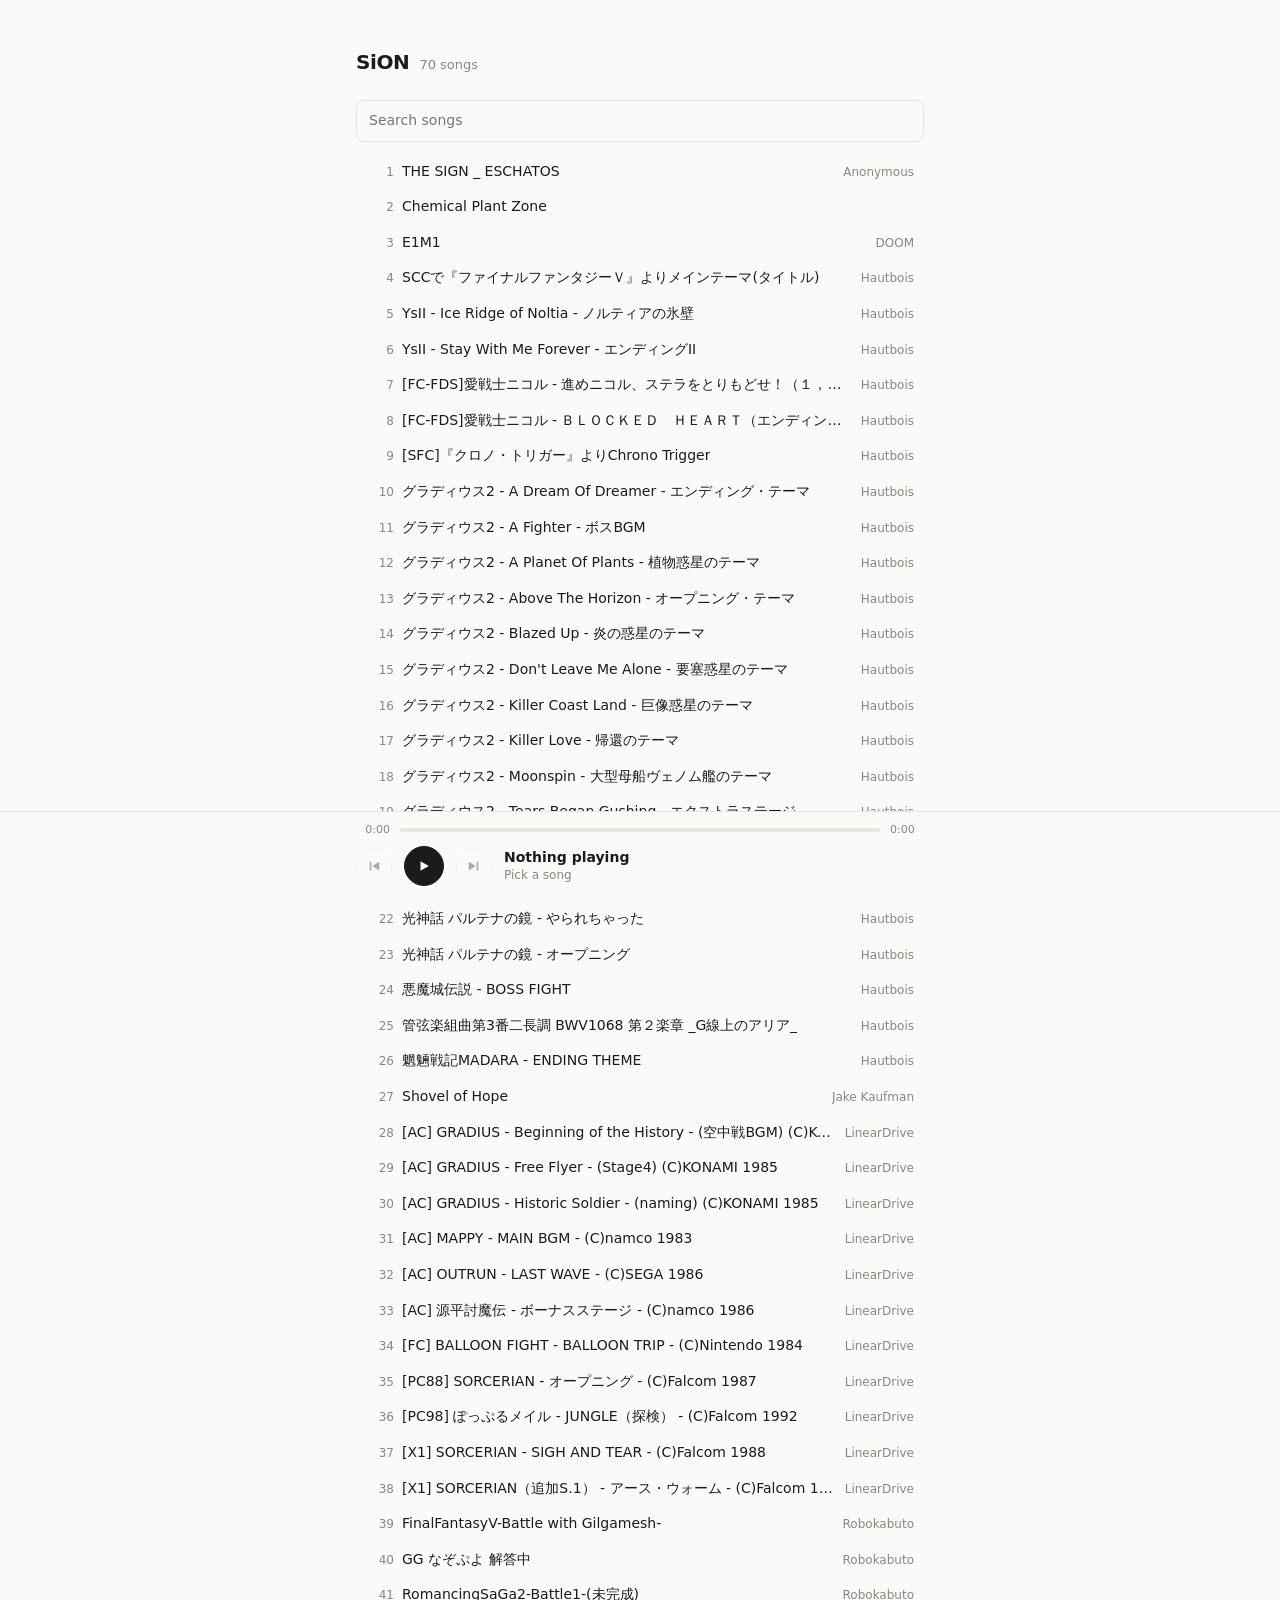
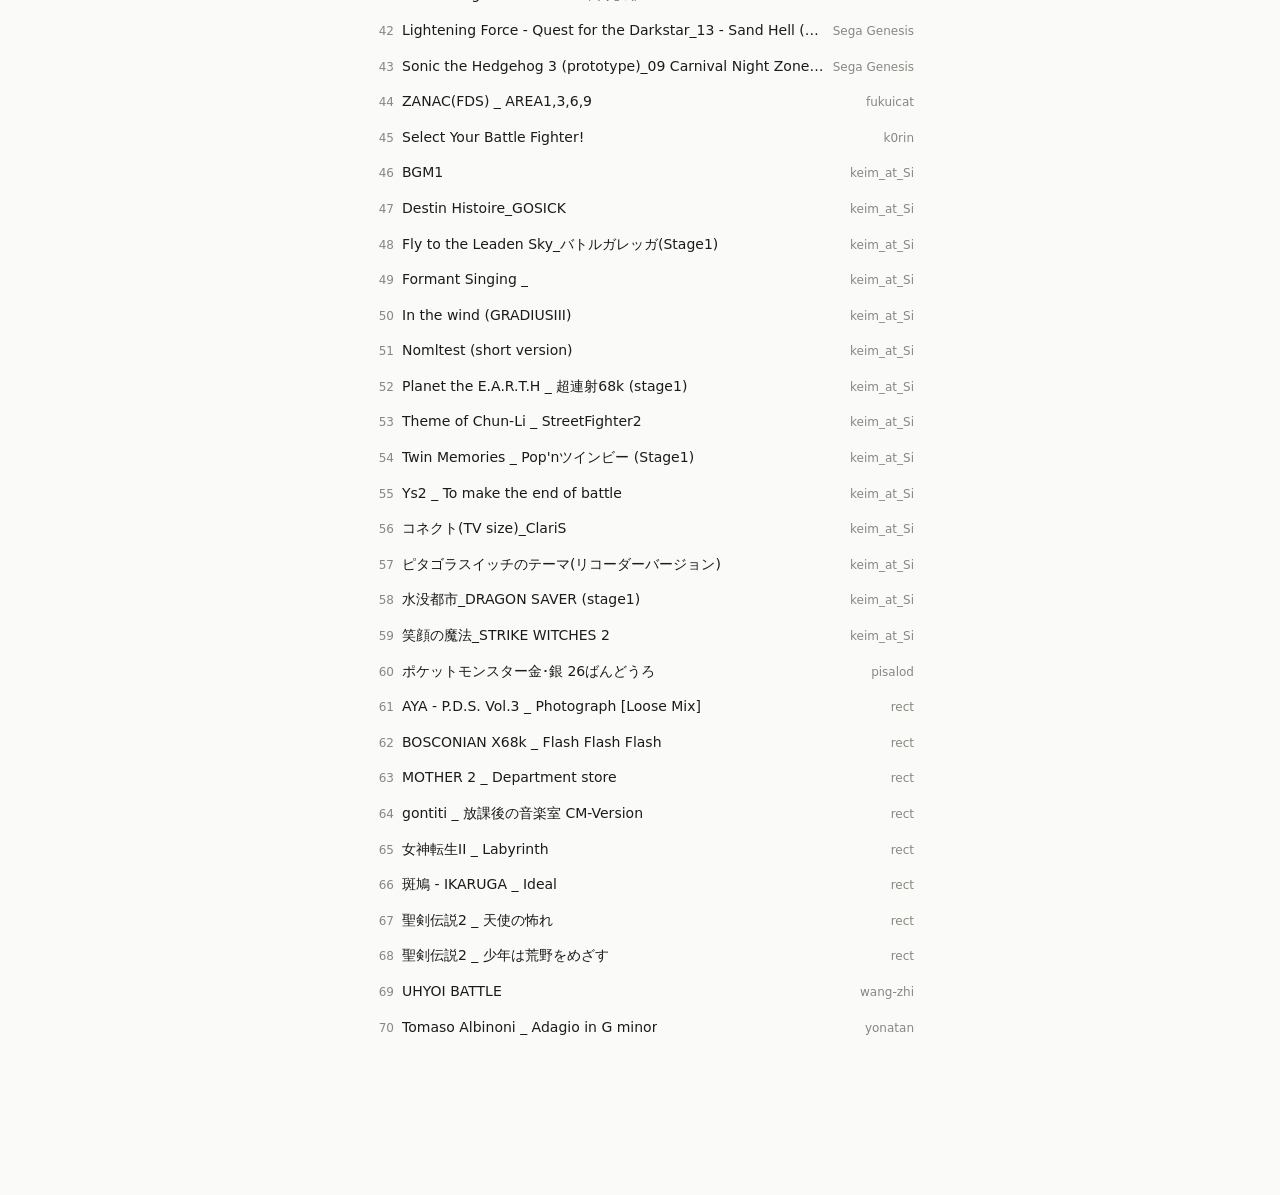
==== sion-player/web-sion-player/index.html @ 9747f1f0 "Add web player, seeking to main lib" ====
<!doctype html>
<!-- SiON player for the browser. Serve this folder over HTTP (e.g. `python3 -m http.server`), then open it.
     Needs sion.js, sion.wasm, worklet.js, length.js, songs.json and songs/ next to it. -->
<html lang="en">
<head>
<meta charset="utf-8">
<meta name="viewport" content="width=device-width, initial-scale=1">
<title>SiON Player</title>
<style>
  :root {
    --bg: #fafaf9; --fg: #1c1b1a; --muted: #8a8780; --line: #e8e6e1; --hover: #f1f0ec;
    --accent: #e0562b; --accent-soft: #fbe9e2;
    color-scheme: light dark;
  }
  @media (prefers-color-scheme: dark) {
    :root { --bg: #151514; --fg: #ecebe8; --muted: #7d7a74; --line: #262624; --hover: #1d1d1b;
            --accent: #ff7a4d; --accent-soft: #2b1d17; }
  }
  * { box-sizing: border-box; }
  html, body { margin: 0; background: var(--bg); color: var(--fg); }
  body { font: 14px/1.4 ui-sans-serif, system-ui, -apple-system, "Segoe UI", sans-serif; }
  main { max-width: 600px; margin: 0 auto; padding: 48px 16px 150px; }

  header { display: flex; align-items: baseline; gap: 10px; margin-bottom: 24px; }
  h1 { font-size: 20px; font-weight: 650; letter-spacing: -0.02em; margin: 0; }
  header span { color: var(--muted); font-size: 13px; }

  input[type=search] {
    width: 100%; padding: 10px 12px; margin-bottom: 12px; font: inherit; color: inherit;
    background: transparent; border: 1px solid var(--line); border-radius: 8px; outline: none;
  }
  input[type=search]:focus { border-color: var(--muted); }

  ol { list-style: none; margin: 0; padding: 0; }
  li {
    display: grid; grid-template-columns: 28px 1fr; gap: 8px; align-items: baseline;
    padding: 8px 10px; border-radius: 8px; cursor: pointer; user-select: none;
  }
  li[hidden] { display: none; }
  li:hover { background: var(--hover); }
  li .n { color: var(--muted); font-size: 12px; font-variant-numeric: tabular-nums; text-align: right; }
  li .t { display: flex; gap: 8px; align-items: baseline; min-width: 0; white-space: nowrap; }
  li .t span { overflow: hidden; text-overflow: ellipsis; }
  li .t .a { flex: none; max-width: 40%; margin-left: auto; color: var(--muted); font-size: 12px; font-weight: 400; }
  li.on { background: var(--accent-soft); }
  li.on .t { color: var(--accent); font-weight: 550; }
  li.on .n { color: transparent; position: relative; }
  li.on .n::after {
    content: ""; position: absolute; right: 2px; top: 50%; width: 10px; height: 10px; margin-top: -5px;
    background: linear-gradient(var(--accent) 0 0) 0 100% / 2px 100%,
                linear-gradient(var(--accent) 0 0) 4px 100% / 2px 60%,
                linear-gradient(var(--accent) 0 0) 8px 100% / 2px 80%;
    background-repeat: no-repeat;
  }
  body.playing li.on .n::after { animation: eq 0.9s steps(3) infinite; }
  @keyframes eq { 50% { background-size: 2px 40%, 2px 100%, 2px 30%; } }
  .empty { color: var(--muted); padding: 24px 10px; }

  footer {
    position: fixed; left: 0; right: 0; bottom: 0; background: var(--bg); border-top: 1px solid var(--line);
  }
  footer div.bar { max-width: 600px; margin: 0 auto; padding: 10px 16px 14px; }
  footer div.row { display: flex; align-items: center; gap: 12px; }
  footer div.seek { display: flex; align-items: center; gap: 10px; margin-bottom: 8px; }
  footer .now { flex: 1; min-width: 0; }
  footer .now .t { white-space: nowrap; overflow: hidden; text-overflow: ellipsis; font-weight: 550; }
  footer .now .a { color: var(--muted); font-size: 12px; white-space: nowrap; overflow: hidden; text-overflow: ellipsis; }
  footer time { color: var(--muted); font-size: 11px; font-variant-numeric: tabular-nums; min-width: 34px; }
  footer time#pos { text-align: right; }

  input[type=range] {
    --p: 0%; flex: 1; height: 16px; margin: 0; background: transparent; cursor: pointer; -webkit-appearance: none; appearance: none;
  }
  input[type=range]:disabled { cursor: default; }
  input[type=range]::-webkit-slider-runnable-track {
    height: 4px; border-radius: 2px; background: linear-gradient(var(--accent) 0 0) 0 / var(--p) 100% no-repeat, var(--line);
  }
  input[type=range]::-moz-range-track { height: 4px; border-radius: 2px; background: var(--line); }
  input[type=range]::-moz-range-progress { height: 4px; border-radius: 2px; background: var(--accent); }
  input[type=range]::-webkit-slider-thumb {
    -webkit-appearance: none; width: 12px; height: 12px; margin-top: -4px; border: 0; border-radius: 50%;
    background: var(--accent); transform: scale(0); transition: transform 0.12s;
  }
  input[type=range]::-moz-range-thumb {
    width: 12px; height: 12px; border: 0; border-radius: 50%; background: var(--accent); transform: scale(0); transition: transform 0.12s;
  }
  input[type=range]:not(:disabled):is(:hover, :active, :focus-visible)::-webkit-slider-thumb { transform: scale(1); }
  input[type=range]:not(:disabled):is(:hover, :active, :focus-visible)::-moz-range-thumb { transform: scale(1); }
  input[type=range]:focus { outline: none; }
  button {
    width: 36px; height: 36px; flex: none; display: grid; place-items: center; padding: 0; cursor: pointer;
    color: var(--fg); background: transparent; border: 1px solid var(--line); border-radius: 50%;
  }
  button:hover:not(:disabled) { background: var(--hover); }
  button:disabled { opacity: 0.35; cursor: default; }
  button.main { background: var(--fg); color: var(--bg); border-color: var(--fg); width: 40px; height: 40px; }
  button.main:hover:not(:disabled) { background: var(--fg); opacity: 0.85; }
  svg { width: 14px; height: 14px; fill: currentColor; }
</style>
</head>
<body>
<main>
  <header><h1>SiON</h1><span id="count">MML player</span></header>
  <input type="search" id="q" placeholder="Search songs" autocomplete="off" spellcheck="false">
  <ol id="list"></ol>
</main>
<footer>
  <div class="bar">
  <div class="seek">
    <time id="pos">0:00</time>
    <input type="range" id="seek" min="0" max="1" step="any" value="0" disabled aria-label="Seek">
    <time id="dur">0:00</time>
  </div>
  <div class="row">
    <button id="prev" title="Previous" disabled><svg viewBox="0 0 16 16"><path d="M3 3h2v10H3zM14 3v10L6 8z"/></svg></button>
    <button id="play" class="main" title="Play / pause (space)" disabled><svg viewBox="0 0 16 16"><path id="icon" d="M4 2.5v11L13.5 8z"/></svg></button>
    <button id="next" title="Next" disabled><svg viewBox="0 0 16 16"><path d="M11 3h2v10h-2zM2 3v10l8-5z"/></svg></button>
    <div class="now"><div class="t" id="title">Nothing playing</div><div class="a" id="artist">Pick a song</div></div>
  </div>
  </div>
</footer>

<script type="module">
const PLAY = "M4 2.5v11L13.5 8z", PAUSE = "M3.5 2.5h3v11h-3zM9.5 2.5h3v11h-3z";
const $ = (id) => document.getElementById(id);

// songs.json: [{file, volume}], written by the desktop player's build (build.rs), which measures each song
// to find the volume that brings it to a common loudness.
const files = await (await fetch("songs.json")).json();
const songs = files.map(({ file, volume = 1 }, i) => {
  const name = file.replace(/\.(sion)?mml$/i, "");
  const cut = name.indexOf(" - ");
  return cut < 0 ? { i, file, volume, title: name, artist: "" }
                 : { i, file, volume, artist: name.slice(0, cut), title: name.slice(cut + 3) };
});
$("count").textContent = `${songs.length} songs`;
const wasm = fetch("sion.wasm").then((r) => r.arrayBuffer());

// ---- Song list ----
const rows = songs.map((s) => {
  const li = document.createElement("li");
  li.innerHTML = `<span class="n">${s.i + 1}</span><div class="t"><span></span><span class="a"></span></div>`;
  li.querySelector(".t span").textContent = s.title;
  li.querySelector(".a").textContent = s.artist;
  li.onclick = () => play(s.i);
  $("list").append(li);
  return li;
});
const empty = Object.assign(document.createElement("li"), { className: "empty", textContent: "No matches" });
$("q").oninput = () => {
  const q = $("q").value.trim().toLowerCase();
  let shown = 0;
  songs.forEach((s, i) => {
    const hit = !q || `${s.artist} ${s.title}`.toLowerCase().includes(q);
    rows[i].hidden = !hit;
    shown += hit;
  });
  shown ? empty.remove() : $("list").append(empty);
};

// ---- Audio ----
const RATE = 44100;
let ctx, node, current = -1, ready;
let pos = 0, dur = 0, loop = -1, dragging = false; // in frames; dur = 0 until measured, loop = -1 unless it loops

// Song lengths are measured in a worker, so neither the page nor the audio thread stalls.
const lengths = new Worker("length.js", { type: "module" });
lengths.onmessage = ({ data }) => {
  if (data.id !== current) return;
  if ("frames" in data) dur = data.frames;
  if ("loop" in data) loop = data.loop;
  showTime();
};

function audio() {
  return ready ??= (async () => {
    ctx = new AudioContext({ sampleRate: RATE });
    await ctx.audioWorklet.addModule("worklet.js");
    node = new AudioWorkletNode(ctx, "sion", { numberOfInputs: 0, outputChannelCount: [2] });
    node.connect(ctx.destination);
    const bytes = await wasm;
    await new Promise((ok) => {
      node.port.onmessage = ({ data }) => data.ready && ok();
      node.port.postMessage({ wasm: bytes }, [bytes]);
    });
    node.port.onmessage = ({ data }) => {
      if ("pos" in data) { pos = data.pos; showTime() }
      if (data.ended) current + 1 < songs.length ? play(current + 1) : stop();
    };
  })();
}

async function play(i) {
  const s = songs[i];
  current = i;
  pos = dur = 0;
  loop = -1;
  show();
  const [mml] = await Promise.all([fetch("songs/" + encodeURIComponent(s.file)).then((r) => r.text()), audio()]);
  if (current !== i) return; // another song was picked while this one loaded
  node.port.postMessage({ mml, volume: s.volume });
  lengths.postMessage({ id: i, mml });
  await ctx.resume();
  show();
  rows[i].scrollIntoView({ block: "nearest" });
}

function stop() {
  node?.port.postMessage({ mml: null });
  current = -1;
  pos = dur = 0;
  loop = -1;
  show();
}

function seek(frame) {
  if (current < 0 || !node) return;
  pos = Math.max(0, dur ? Math.min(frame, dur) : frame);
  node.port.postMessage({ seek: pos });
  showTime();
}

async function toggle() {
  if (current < 0) return play(0);
  ctx.state === "running" ? await ctx.suspend() : await ctx.resume();
  show();
}

function show() {
  const s = songs[current], playing = !!s && ctx?.state === "running";
  rows.forEach((li, i) => li.classList.toggle("on", i === current));
  document.body.classList.toggle("playing", playing);
  $("title").textContent = s ? s.title : "Nothing playing";
  $("artist").textContent = s ? s.artist || " " : "Pick a song";
  $("icon").setAttribute("d", playing ? PAUSE : PLAY);
  $("play").disabled = false;
  $("prev").disabled = !s || current === 0;
  $("next").disabled = !s || current === songs.length - 1;
  showTime();
}

const clock = (frames) => { const t = Math.floor(frames / RATE); return `${Math.floor(t / 60)}:${String(t % 60).padStart(2, "0")}` };

// Songs with a `$` loop play on forever: each time playback reaches the end, the bar and clock jump back to the
// loop point. (A song that ends instead can ring a moment past its length; the bar just stays full until it stops.)
const shown = () => {
  if (!dur || pos < dur) return pos;
  return loop >= 0 && loop < dur ? loop + (pos - dur) % (dur - loop) : dur;
};

function showTime() {
  const bar = $("seek");
  bar.disabled = current < 0 || !dur;
  if (!dragging) {
    bar.max = dur || 1;
    bar.value = dur ? shown() : 0; // until the length is known, max is a placeholder 1 — keep the bar empty
    $("pos").textContent = clock(shown());
  }
  bar.style.setProperty("--p", `${dur ? Math.min(1, bar.value / dur) * 100 : 0}%`);
  $("dur").textContent = dur ? clock(dur) : current < 0 ? "0:00" : "–:––";
}

$("seek").oninput = () => { dragging = true; $("pos").textContent = clock(+$("seek").value); showTime() };
$("seek").onchange = () => { dragging = false; seek(+$("seek").value) };

$("play").onclick = toggle;
$("prev").onclick = () => current > 0 && play(current - 1);
$("next").onclick = () => current >= 0 && current + 1 < songs.length && play(current + 1);
addEventListener("keydown", (e) => {
  if (e.target === $("q")) { if (e.key === "Escape") $("q").blur(); return; }
  if (e.target === $("seek") && e.key.startsWith("Arrow")) return; // the slider handles its own arrows
  if (e.key === " ") { e.preventDefault(); toggle(); }
  else if (e.key === "Escape") stop();
  else if (e.key === "/") { e.preventDefault(); $("q").focus(); }
  else if (e.key === "ArrowLeft") seek(shown() - 5 * RATE);
  else if (e.key === "ArrowRight") seek(shown() + 5 * RATE);
});
show();
</script>
</body>
</html>
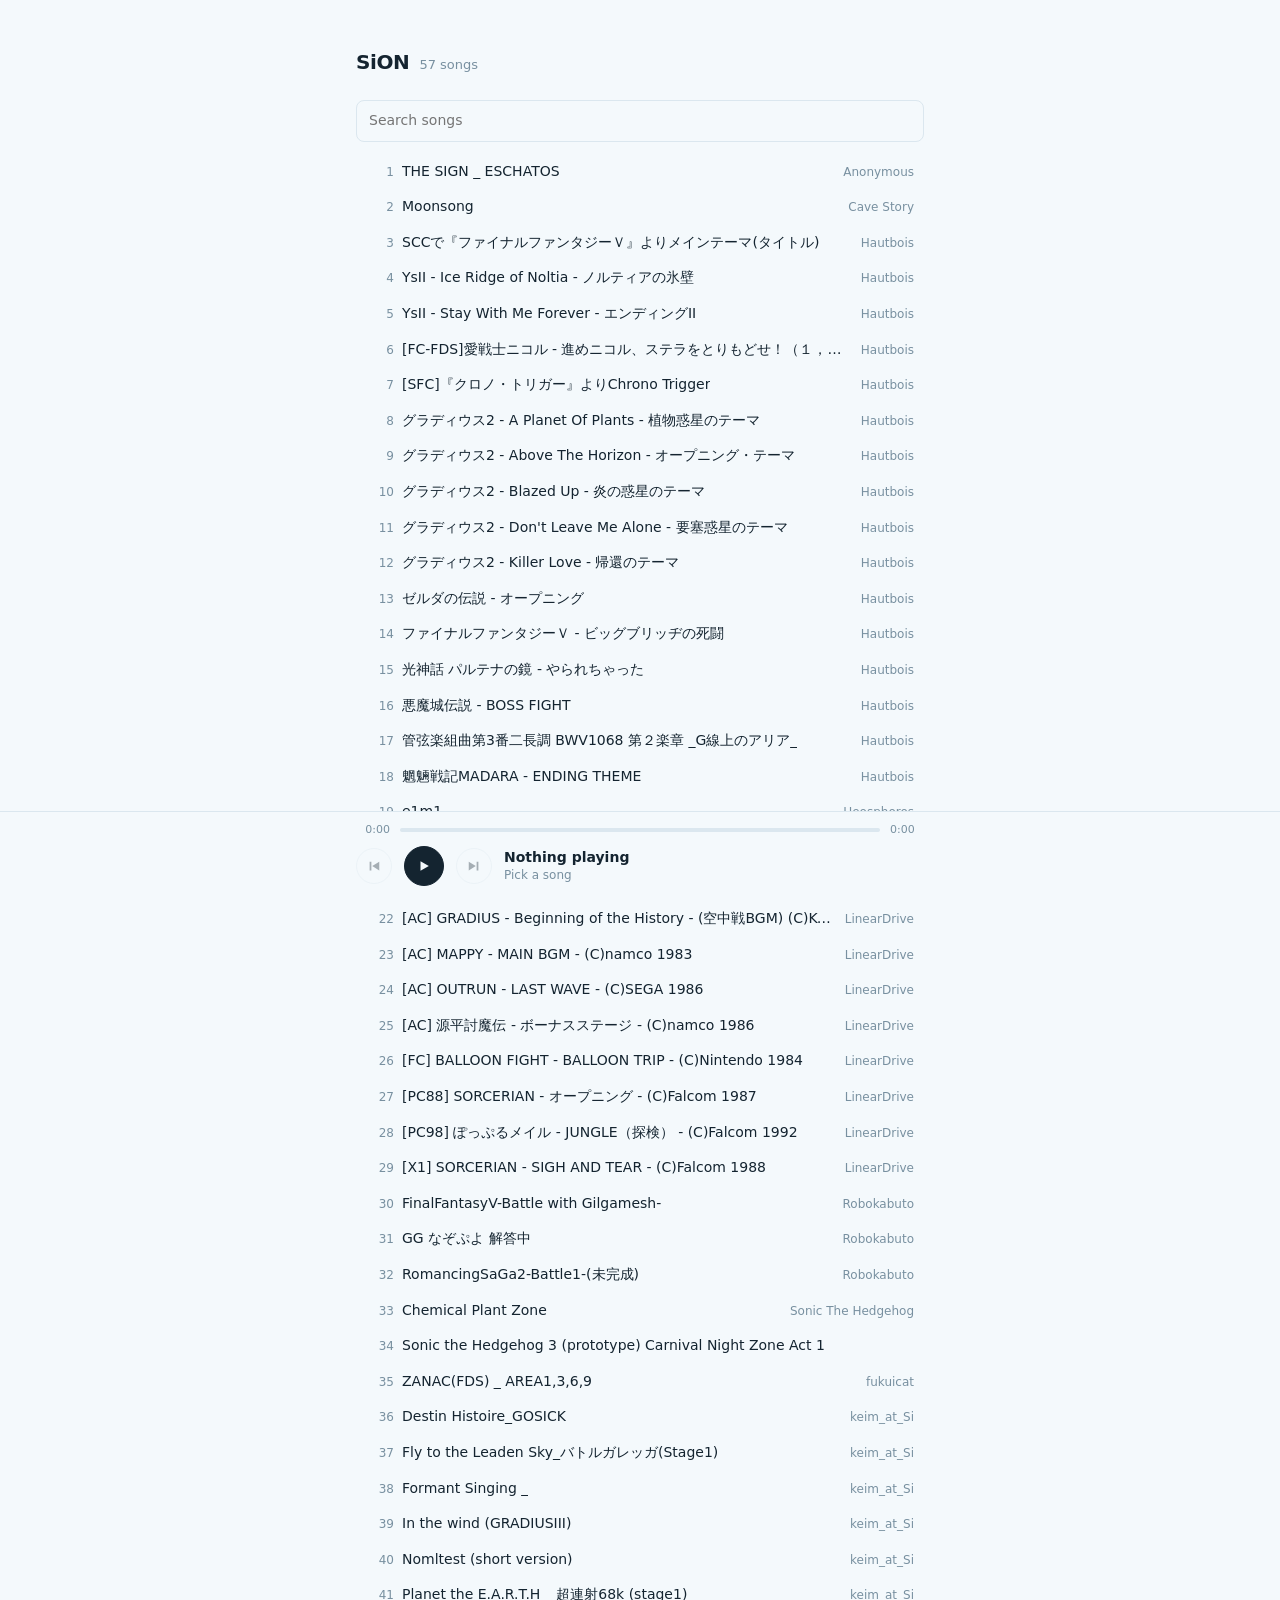
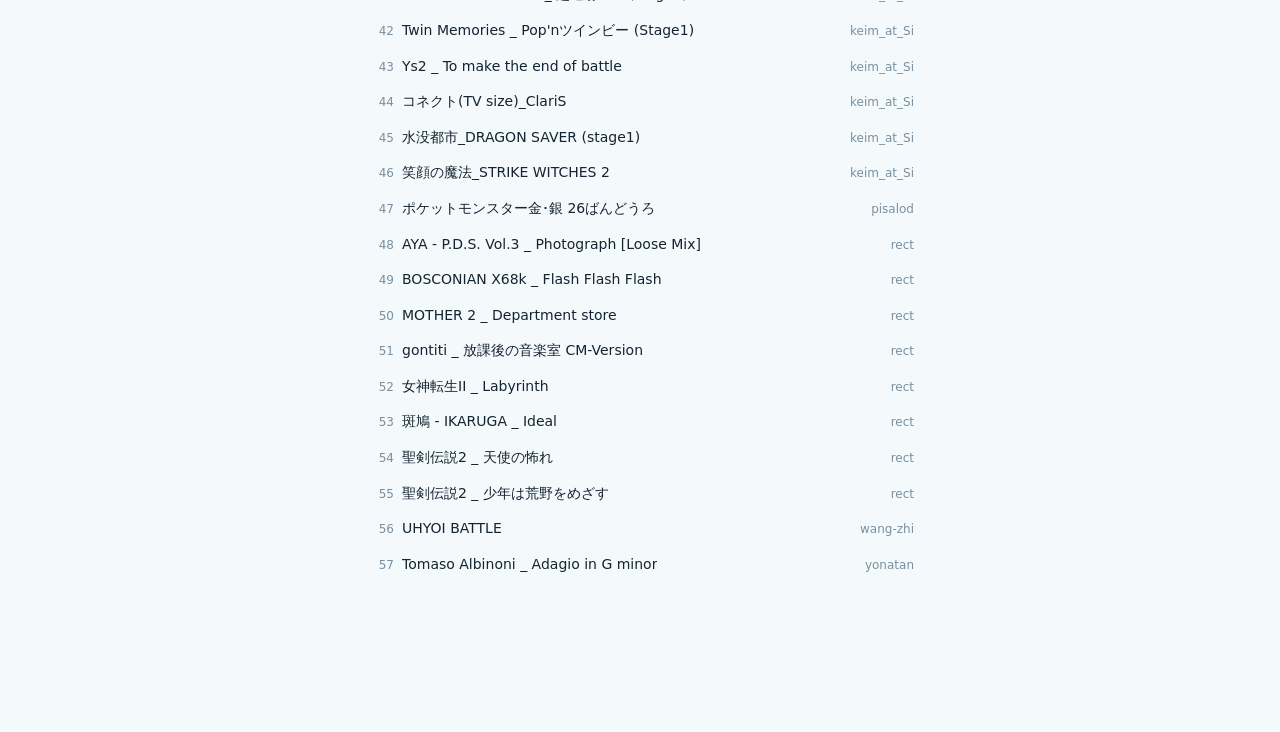
==== commit 15447515: "Add audio buffer to web player" ====
--- a/sion-player/web-sion-player/index.html
+++ b/sion-player/web-sion-player/index.html
@@ -8,13 +8,13 @@
 <title>SiON Player</title>
 <style>
   :root {
-    --bg: #fafaf9; --fg: #1c1b1a; --muted: #8a8780; --line: #e8e6e1; --hover: #f1f0ec;
-    --accent: #e0562b; --accent-soft: #fbe9e2;
+    --bg: #f4f9fc; --fg: #142430; --muted: #7890a0; --line: #dbe7ef; --hover: #e8f2f8;
+    --accent: #2a8fc4; --accent-soft: #dcf0fa;
     color-scheme: light dark;
   }
   @media (prefers-color-scheme: dark) {
-    :root { --bg: #151514; --fg: #ecebe8; --muted: #7d7a74; --line: #262624; --hover: #1d1d1b;
-            --accent: #ff7a4d; --accent-soft: #2b1d17; }
+    :root { --bg: #0d1620; --fg: #e4f1f8; --muted: #6f8798; --line: #1c2a36; --hover: #14212d;
+            --accent: #7fd4f5; --accent-soft: #15303f; }
   }
   * { box-sizing: border-box; }
   html, body { margin: 0; background: var(--bg); color: var(--fg); }
@@ -126,7 +126,8 @@
 
 // songs.json: [{file, volume}], written by the desktop player's build (build.rs), which measures each song
 // to find the volume that brings it to a common loudness.
-const files = await (await fetch("songs.json")).json();
+// (no-cache: revalidate with the server, so a song added or reconverted shows up without a hard refresh.)
+const files = await (await fetch("songs.json", { cache: "no-cache" })).json();
 const songs = files.map(({ file, volume = 1 }, i) => {
   const name = file.replace(/\.(sion)?mml$/i, "");
   const cut = name.indexOf(" - ");
@@ -134,7 +135,6 @@
                  : { i, file, volume, artist: name.slice(0, cut), title: name.slice(cut + 3) };
 });
 $("count").textContent = `${songs.length} songs`;
-const wasm = fetch("sion.wasm").then((r) => r.arrayBuffer());
 
 // ---- Song list ----
 const rows = songs.map((s) => {
@@ -161,6 +161,8 @@
 // ---- Audio ----
 const RATE = 44100;
 let ctx, node, current = -1, ready;
+// Songs are rendered ahead in a worker (render.js) and handed to the audio worklet, which only copies samples.
+const renderer = new Worker("render.js", { type: "module" });
 let pos = 0, dur = 0, loop = -1, dragging = false; // in frames; dur = 0 until measured, loop = -1 unless it loops
 
 // Song lengths are measured in a worker, so neither the page nor the audio thread stalls.
@@ -174,15 +176,14 @@
 
 function audio() {
   return ready ??= (async () => {
-    ctx = new AudioContext({ sampleRate: RATE });
+    // "playback": nothing here is live, so let the browser use its larger, more glitch-proof output buffer.
+    ctx = new AudioContext({ sampleRate: RATE, latencyHint: "playback" });
     await ctx.audioWorklet.addModule("worklet.js");
     node = new AudioWorkletNode(ctx, "sion", { numberOfInputs: 0, outputChannelCount: [2] });
     node.connect(ctx.destination);
-    const bytes = await wasm;
-    await new Promise((ok) => {
-      node.port.onmessage = ({ data }) => data.ready && ok();
-      node.port.postMessage({ wasm: bytes }, [bytes]);
-    });
+    const { port1, port2 } = new MessageChannel();
+    node.port.postMessage({ port: port1 }, [port1]);
+    renderer.postMessage({ port: port2 }, [port2]);
     node.port.onmessage = ({ data }) => {
       if ("pos" in data) { pos = data.pos; showTime() }
       if (data.ended) current + 1 < songs.length ? play(current + 1) : stop();
@@ -196,9 +197,9 @@
   pos = dur = 0;
   loop = -1;
   show();
-  const [mml] = await Promise.all([fetch("songs/" + encodeURIComponent(s.file)).then((r) => r.text()), audio()]);
+  const [mml] = await Promise.all([fetch("songs/" + encodeURIComponent(s.file), { cache: "no-cache" }).then((r) => r.text()), audio()]);
   if (current !== i) return; // another song was picked while this one loaded
-  node.port.postMessage({ mml, volume: s.volume });
+  renderer.postMessage({ mml, volume: s.volume });
   lengths.postMessage({ id: i, mml });
   await ctx.resume();
   show();
@@ -206,7 +207,7 @@
 }
 
 function stop() {
-  node?.port.postMessage({ mml: null });
+  renderer.postMessage({ mml: null });
   current = -1;
   pos = dur = 0;
   loop = -1;
@@ -216,7 +217,7 @@
 function seek(frame) {
   if (current < 0 || !node) return;
   pos = Math.max(0, dur ? Math.min(frame, dur) : frame);
-  node.port.postMessage({ seek: pos });
+  renderer.postMessage({ seek: pos });
   showTime();
 }
 
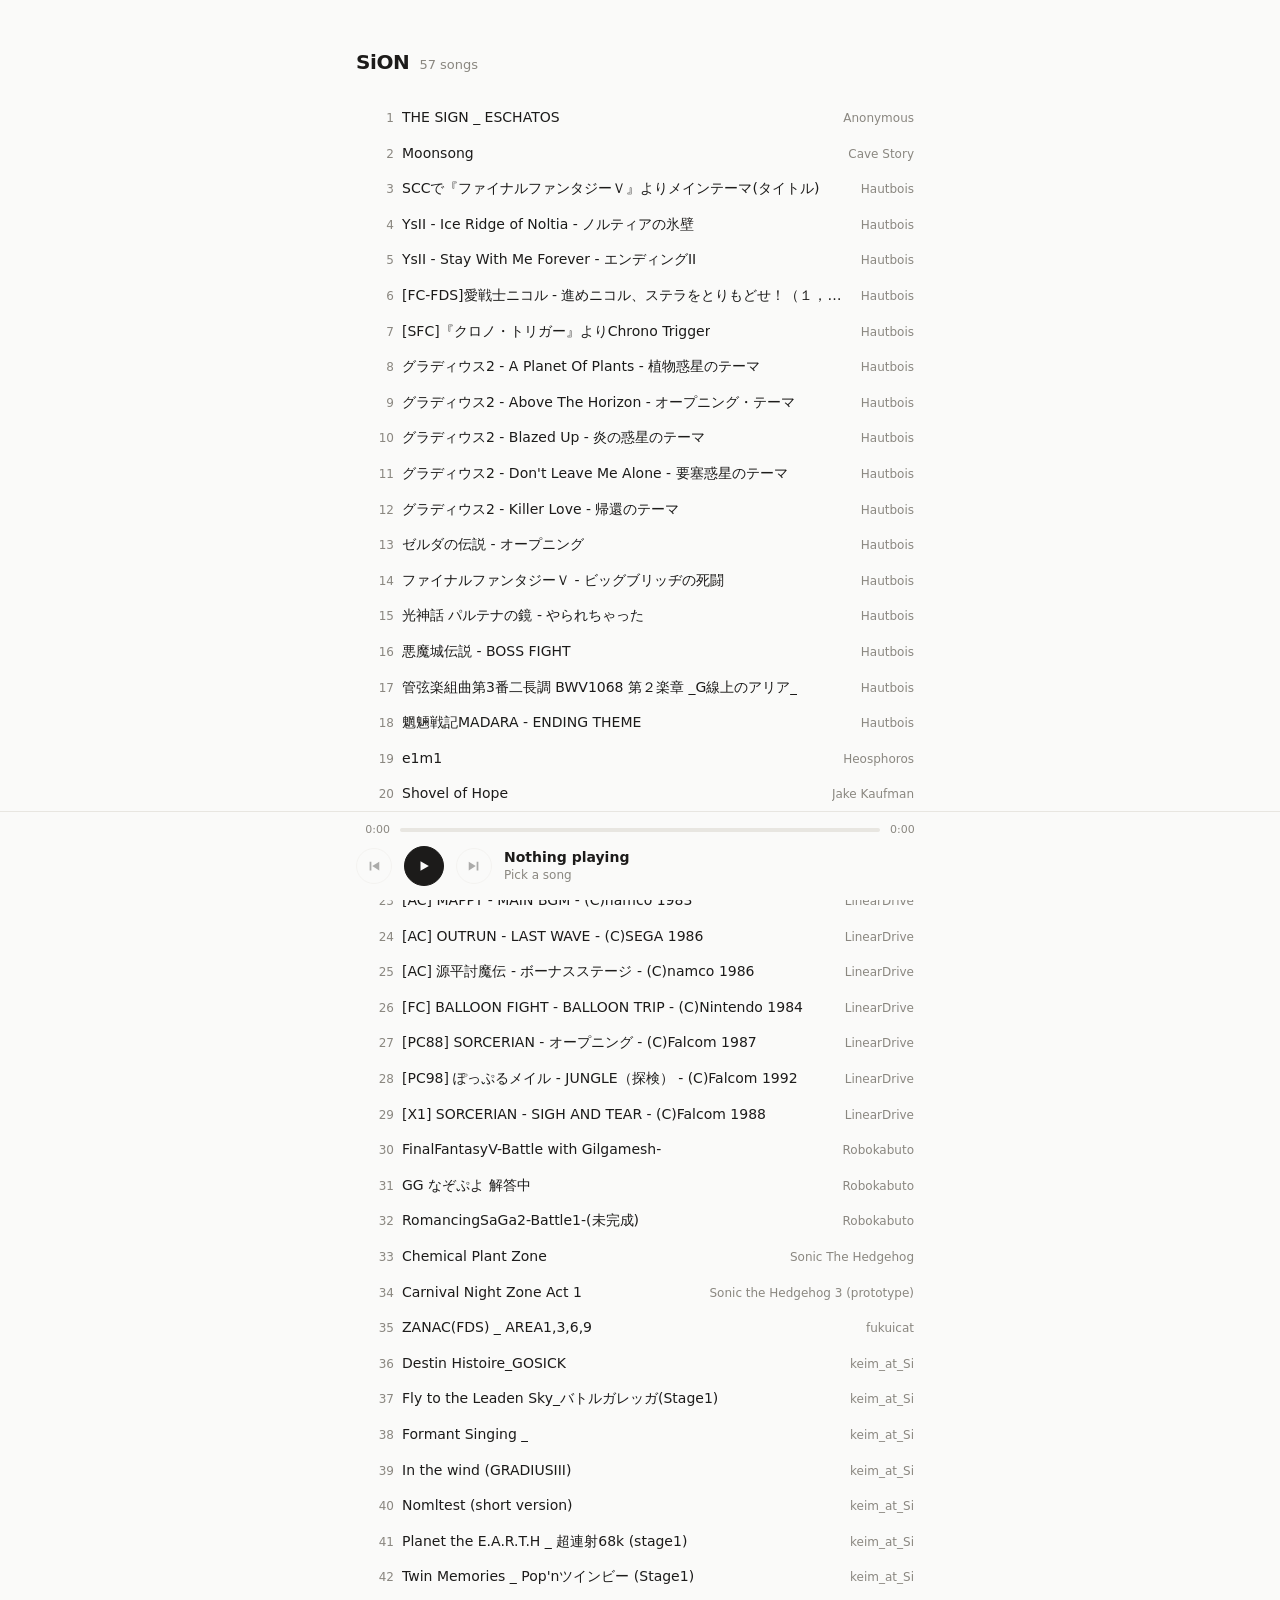
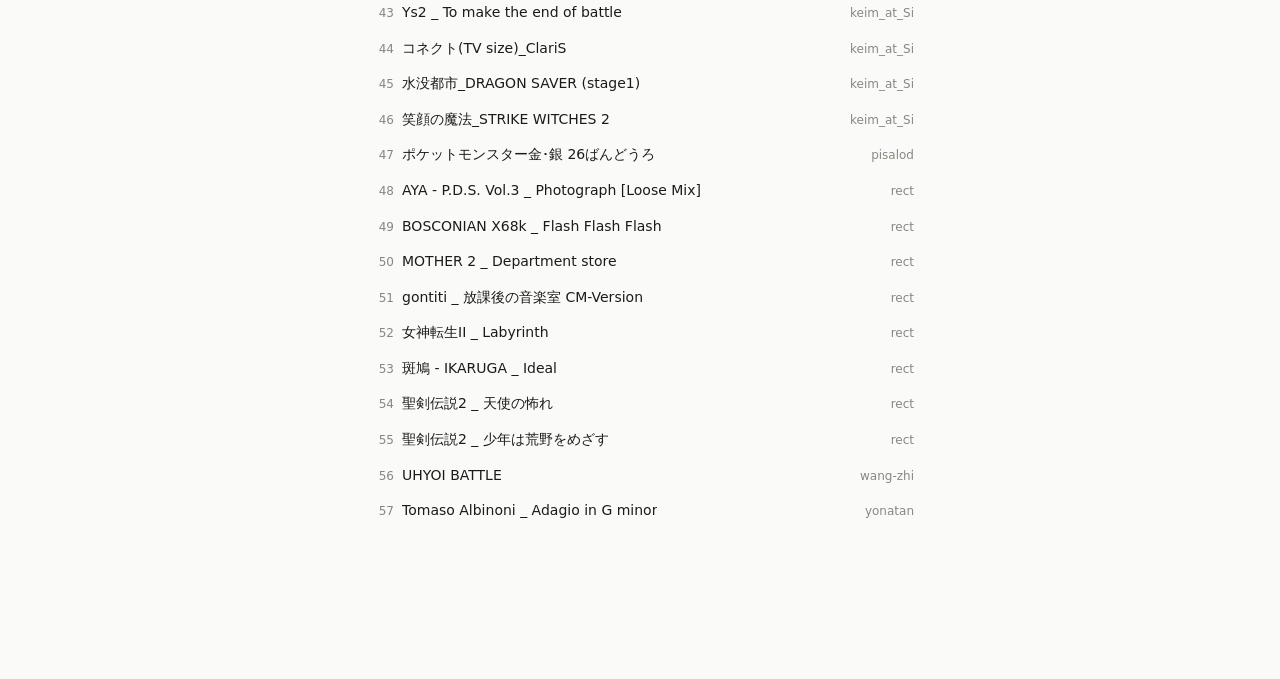
==== commit af31cffe: "Make generated MML human-readable, more compressed, support .SPC" ====
--- a/sion-player/web-sion-player/index.html
+++ b/sion-player/web-sion-player/index.html
@@ -8,13 +8,13 @@
 <title>SiON Player</title>
 <style>
   :root {
-    --bg: #f4f9fc; --fg: #142430; --muted: #7890a0; --line: #dbe7ef; --hover: #e8f2f8;
-    --accent: #2a8fc4; --accent-soft: #dcf0fa;
+    --bg: #fafaf9; --fg: #1c1b1a; --muted: #8a8780; --line: #e8e6e1; --hover: #f1f0ec;
+    --accent: #2a8fc4; --accent-soft: #e3f1f8;
     color-scheme: light dark;
   }
   @media (prefers-color-scheme: dark) {
-    :root { --bg: #0d1620; --fg: #e4f1f8; --muted: #6f8798; --line: #1c2a36; --hover: #14212d;
-            --accent: #7fd4f5; --accent-soft: #15303f; }
+    :root { --bg: #151514; --fg: #ecebe8; --muted: #7d7a74; --line: #262624; --hover: #1d1d1b;
+            --accent: #7fd4f5; --accent-soft: #182a33; }
   }
   * { box-sizing: border-box; }
   html, body { margin: 0; background: var(--bg); color: var(--fg); }
@@ -25,18 +25,11 @@
   h1 { font-size: 20px; font-weight: 650; letter-spacing: -0.02em; margin: 0; }
   header span { color: var(--muted); font-size: 13px; }
 
-  input[type=search] {
-    width: 100%; padding: 10px 12px; margin-bottom: 12px; font: inherit; color: inherit;
-    background: transparent; border: 1px solid var(--line); border-radius: 8px; outline: none;
-  }
-  input[type=search]:focus { border-color: var(--muted); }
-
   ol { list-style: none; margin: 0; padding: 0; }
   li {
     display: grid; grid-template-columns: 28px 1fr; gap: 8px; align-items: baseline;
     padding: 8px 10px; border-radius: 8px; cursor: pointer; user-select: none;
   }
-  li[hidden] { display: none; }
   li:hover { background: var(--hover); }
   li .n { color: var(--muted); font-size: 12px; font-variant-numeric: tabular-nums; text-align: right; }
   li .t { display: flex; gap: 8px; align-items: baseline; min-width: 0; white-space: nowrap; }
@@ -54,7 +47,6 @@
   }
   body.playing li.on .n::after { animation: eq 0.9s steps(3) infinite; }
   @keyframes eq { 50% { background-size: 2px 40%, 2px 100%, 2px 30%; } }
-  .empty { color: var(--muted); padding: 24px 10px; }
 
   footer {
     position: fixed; left: 0; right: 0; bottom: 0; background: var(--bg); border-top: 1px solid var(--line);
@@ -101,7 +93,6 @@
 <body>
 <main>
   <header><h1>SiON</h1><span id="count">MML player</span></header>
-  <input type="search" id="q" placeholder="Search songs" autocomplete="off" spellcheck="false">
   <ol id="list"></ol>
 </main>
 <footer>
@@ -146,17 +137,6 @@
   $("list").append(li);
   return li;
 });
-const empty = Object.assign(document.createElement("li"), { className: "empty", textContent: "No matches" });
-$("q").oninput = () => {
-  const q = $("q").value.trim().toLowerCase();
-  let shown = 0;
-  songs.forEach((s, i) => {
-    const hit = !q || `${s.artist} ${s.title}`.toLowerCase().includes(q);
-    rows[i].hidden = !hit;
-    shown += hit;
-  });
-  shown ? empty.remove() : $("list").append(empty);
-};
 
 // ---- Audio ----
 const RATE = 44100;
@@ -268,11 +248,9 @@
 $("prev").onclick = () => current > 0 && play(current - 1);
 $("next").onclick = () => current >= 0 && current + 1 < songs.length && play(current + 1);
 addEventListener("keydown", (e) => {
-  if (e.target === $("q")) { if (e.key === "Escape") $("q").blur(); return; }
   if (e.target === $("seek") && e.key.startsWith("Arrow")) return; // the slider handles its own arrows
   if (e.key === " ") { e.preventDefault(); toggle(); }
   else if (e.key === "Escape") stop();
-  else if (e.key === "/") { e.preventDefault(); $("q").focus(); }
   else if (e.key === "ArrowLeft") seek(shown() - 5 * RATE);
   else if (e.key === "ArrowRight") seek(shown() + 5 * RATE);
 });
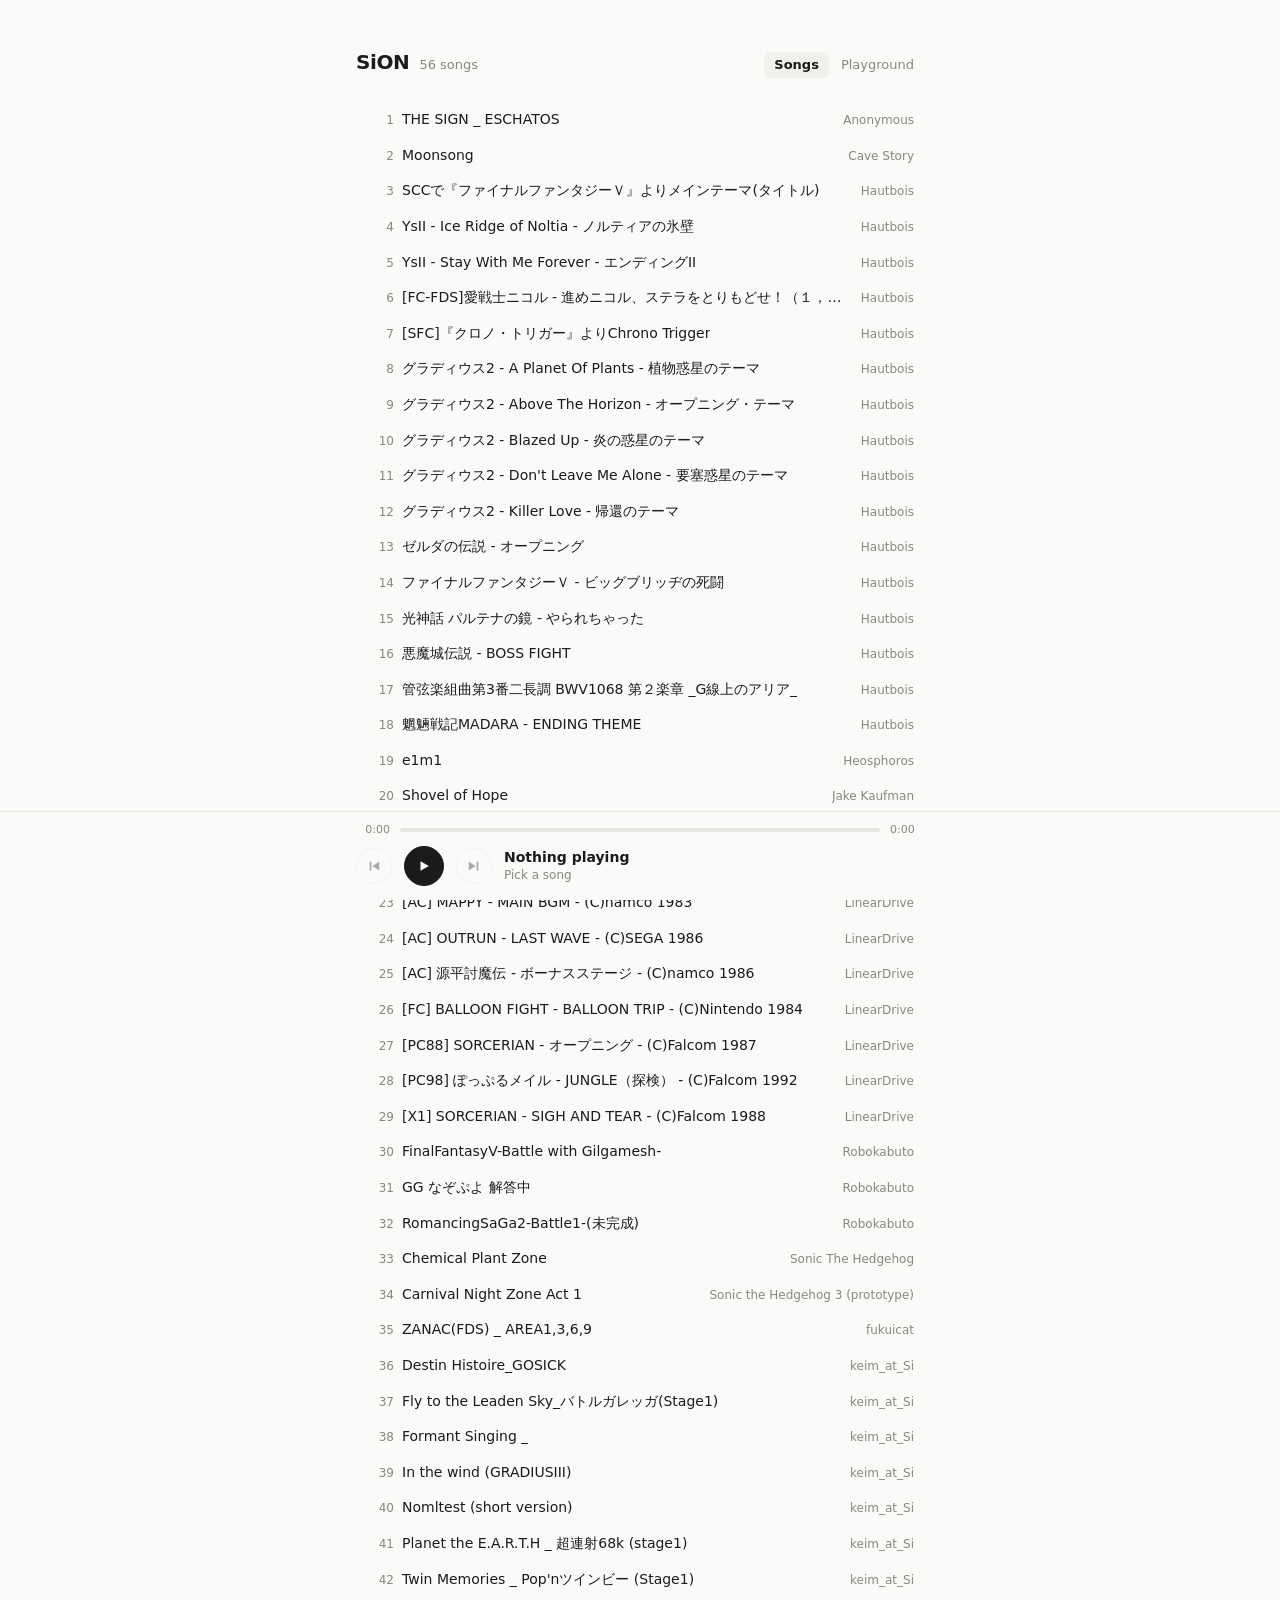
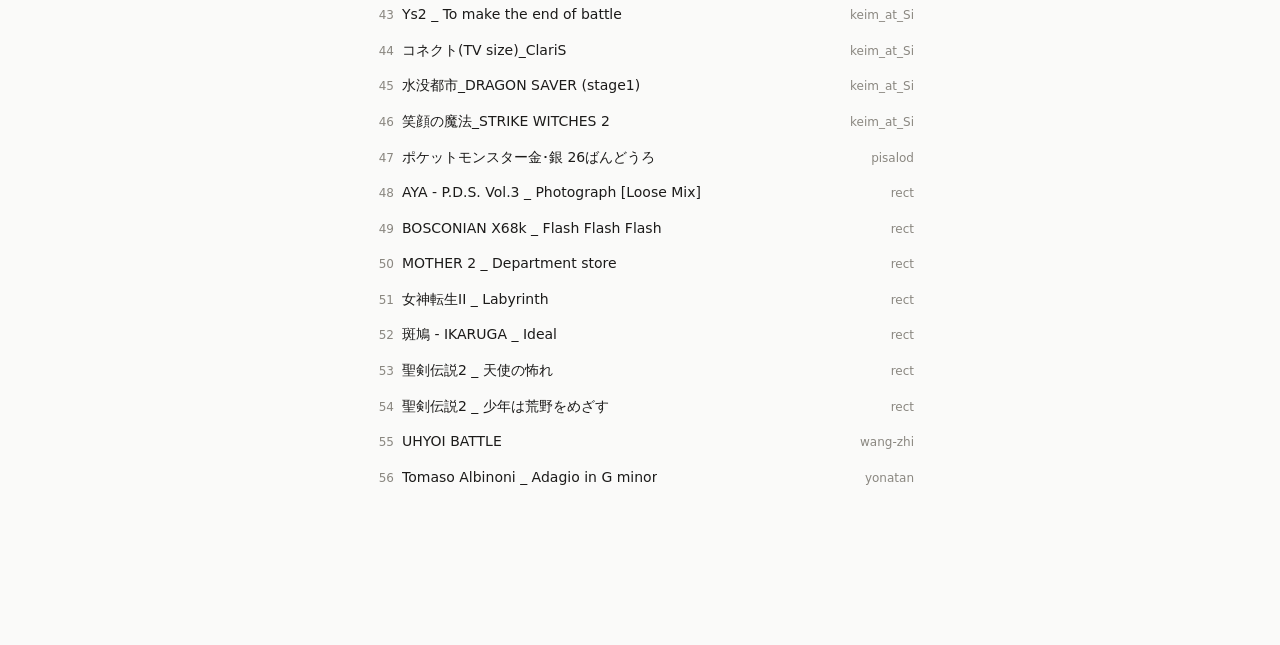
==== commit 6139b36c: "Add playground to web player" ====
--- a/sion-player/web-sion-player/index.html
+++ b/sion-player/web-sion-player/index.html
@@ -1,30 +1,14 @@
 <!doctype html>
 <!-- SiON player for the browser. Serve this folder over HTTP (e.g. `python3 -m http.server`), then open it.
-     Needs sion.js, sion.wasm, worklet.js, length.js, songs.json and songs/ next to it. -->
+     Needs style.css, player.js, sion.js, sion.wasm, render.js, worklet.js, length.js, songs.json and songs/
+     next to it; playground.html is the MML editor. -->
 <html lang="en">
 <head>
 <meta charset="utf-8">
 <meta name="viewport" content="width=device-width, initial-scale=1">
 <title>SiON Player</title>
+<link rel="stylesheet" href="style.css">
 <style>
-  :root {
-    --bg: #fafaf9; --fg: #1c1b1a; --muted: #8a8780; --line: #e8e6e1; --hover: #f1f0ec;
-    --accent: #2a8fc4; --accent-soft: #e3f1f8;
-    color-scheme: light dark;
-  }
-  @media (prefers-color-scheme: dark) {
-    :root { --bg: #151514; --fg: #ecebe8; --muted: #7d7a74; --line: #262624; --hover: #1d1d1b;
-            --accent: #7fd4f5; --accent-soft: #182a33; }
-  }
-  * { box-sizing: border-box; }
-  html, body { margin: 0; background: var(--bg); color: var(--fg); }
-  body { font: 14px/1.4 ui-sans-serif, system-ui, -apple-system, "Segoe UI", sans-serif; }
-  main { max-width: 600px; margin: 0 auto; padding: 48px 16px 150px; }
-
-  header { display: flex; align-items: baseline; gap: 10px; margin-bottom: 24px; }
-  h1 { font-size: 20px; font-weight: 650; letter-spacing: -0.02em; margin: 0; }
-  header span { color: var(--muted); font-size: 13px; }
-
   ol { list-style: none; margin: 0; padding: 0; }
   li {
     display: grid; grid-template-columns: 28px 1fr; gap: 8px; align-items: baseline;
@@ -47,73 +31,19 @@
   }
   body.playing li.on .n::after { animation: eq 0.9s steps(3) infinite; }
   @keyframes eq { 50% { background-size: 2px 40%, 2px 100%, 2px 30%; } }
-
-  footer {
-    position: fixed; left: 0; right: 0; bottom: 0; background: var(--bg); border-top: 1px solid var(--line);
-  }
-  footer div.bar { max-width: 600px; margin: 0 auto; padding: 10px 16px 14px; }
-  footer div.row { display: flex; align-items: center; gap: 12px; }
-  footer div.seek { display: flex; align-items: center; gap: 10px; margin-bottom: 8px; }
-  footer .now { flex: 1; min-width: 0; }
-  footer .now .t { white-space: nowrap; overflow: hidden; text-overflow: ellipsis; font-weight: 550; }
-  footer .now .a { color: var(--muted); font-size: 12px; white-space: nowrap; overflow: hidden; text-overflow: ellipsis; }
-  footer time { color: var(--muted); font-size: 11px; font-variant-numeric: tabular-nums; min-width: 34px; }
-  footer time#pos { text-align: right; }
-
-  input[type=range] {
-    --p: 0%; flex: 1; height: 16px; margin: 0; background: transparent; cursor: pointer; -webkit-appearance: none; appearance: none;
-  }
-  input[type=range]:disabled { cursor: default; }
-  input[type=range]::-webkit-slider-runnable-track {
-    height: 4px; border-radius: 2px; background: linear-gradient(var(--accent) 0 0) 0 / var(--p) 100% no-repeat, var(--line);
-  }
-  input[type=range]::-moz-range-track { height: 4px; border-radius: 2px; background: var(--line); }
-  input[type=range]::-moz-range-progress { height: 4px; border-radius: 2px; background: var(--accent); }
-  input[type=range]::-webkit-slider-thumb {
-    -webkit-appearance: none; width: 12px; height: 12px; margin-top: -4px; border: 0; border-radius: 50%;
-    background: var(--accent); transform: scale(0); transition: transform 0.12s;
-  }
-  input[type=range]::-moz-range-thumb {
-    width: 12px; height: 12px; border: 0; border-radius: 50%; background: var(--accent); transform: scale(0); transition: transform 0.12s;
-  }
-  input[type=range]:not(:disabled):is(:hover, :active, :focus-visible)::-webkit-slider-thumb { transform: scale(1); }
-  input[type=range]:not(:disabled):is(:hover, :active, :focus-visible)::-moz-range-thumb { transform: scale(1); }
-  input[type=range]:focus { outline: none; }
-  button {
-    width: 36px; height: 36px; flex: none; display: grid; place-items: center; padding: 0; cursor: pointer;
-    color: var(--fg); background: transparent; border: 1px solid var(--line); border-radius: 50%;
-  }
-  button:hover:not(:disabled) { background: var(--hover); }
-  button:disabled { opacity: 0.35; cursor: default; }
-  button.main { background: var(--fg); color: var(--bg); border-color: var(--fg); width: 40px; height: 40px; }
-  button.main:hover:not(:disabled) { background: var(--fg); opacity: 0.85; }
-  svg { width: 14px; height: 14px; fill: currentColor; }
 </style>
 </head>
 <body>
 <main>
-  <header><h1>SiON</h1><span id="count">MML player</span></header>
+  <header>
+    <h1>SiON</h1><span id="count">MML player</span>
+    <nav><a href="./" aria-current="page">Songs</a><a href="playground.html">Playground</a></nav>
+  </header>
   <ol id="list"></ol>
 </main>
-<footer>
-  <div class="bar">
-  <div class="seek">
-    <time id="pos">0:00</time>
-    <input type="range" id="seek" min="0" max="1" step="any" value="0" disabled aria-label="Seek">
-    <time id="dur">0:00</time>
-  </div>
-  <div class="row">
-    <button id="prev" title="Previous" disabled><svg viewBox="0 0 16 16"><path d="M3 3h2v10H3zM14 3v10L6 8z"/></svg></button>
-    <button id="play" class="main" title="Play / pause (space)" disabled><svg viewBox="0 0 16 16"><path id="icon" d="M4 2.5v11L13.5 8z"/></svg></button>
-    <button id="next" title="Next" disabled><svg viewBox="0 0 16 16"><path d="M11 3h2v10h-2zM2 3v10l8-5z"/></svg></button>
-    <div class="now"><div class="t" id="title">Nothing playing</div><div class="a" id="artist">Pick a song</div></div>
-  </div>
-  </div>
-</footer>
 
 <script type="module">
-const PLAY = "M4 2.5v11L13.5 8z", PAUSE = "M3.5 2.5h3v11h-3zM9.5 2.5h3v11h-3z";
-const $ = (id) => document.getElementById(id);
+import { createPlayer } from "./player.js";
 
 // songs.json: [{file, volume}], written by the desktop player's build (build.rs), which measures each song
 // to find the volume that brings it to a common loudness.
@@ -125,7 +55,7 @@
   return cut < 0 ? { i, file, volume, title: name, artist: "" }
                  : { i, file, volume, artist: name.slice(0, cut), title: name.slice(cut + 3) };
 });
-$("count").textContent = `${songs.length} songs`;
+document.getElementById("count").textContent = `${songs.length} songs`;
 
 // ---- Song list ----
 const rows = songs.map((s) => {
@@ -134,127 +64,29 @@
   li.querySelector(".t span").textContent = s.title;
   li.querySelector(".a").textContent = s.artist;
   li.onclick = () => play(s.i);
-  $("list").append(li);
+  document.getElementById("list").append(li);
   return li;
 });
 
-// ---- Audio ----
-const RATE = 44100;
-let ctx, node, current = -1, ready;
-// Songs are rendered ahead in a worker (render.js) and handed to the audio worklet, which only copies samples.
-const renderer = new Worker("render.js", { type: "module" });
-let pos = 0, dur = 0, loop = -1, dragging = false; // in frames; dur = 0 until measured, loop = -1 unless it loops
+// ---- Player ----
+const player = createPlayer({
+  idleText: "Pick a song",
+  idle: () => play(0),
+  prev: () => current() > 0 && play(current() - 1),
+  next: () => current() >= 0 && current() + 1 < songs.length && play(current() + 1),
+  canPrev: () => current() > 0,
+  canNext: () => current() < songs.length - 1,
+  ended: () => current() + 1 < songs.length ? play(current() + 1) : player.stop(),
+  show: (s) => rows.forEach((li, i) => li.classList.toggle("on", s === songs[i])),
+});
 
-// Song lengths are measured in a worker, so neither the page nor the audio thread stalls.
-const lengths = new Worker("length.js", { type: "module" });
-lengths.onmessage = ({ data }) => {
-  if (data.id !== current) return;
-  if ("frames" in data) dur = data.frames;
-  if ("loop" in data) loop = data.loop;
-  showTime();
-};
+function current() { return player.song?.i ?? -1 }
 
-function audio() {
-  return ready ??= (async () => {
-    // "playback": nothing here is live, so let the browser use its larger, more glitch-proof output buffer.
-    ctx = new AudioContext({ sampleRate: RATE, latencyHint: "playback" });
-    await ctx.audioWorklet.addModule("worklet.js");
-    node = new AudioWorkletNode(ctx, "sion", { numberOfInputs: 0, outputChannelCount: [2] });
-    node.connect(ctx.destination);
-    const { port1, port2 } = new MessageChannel();
-    node.port.postMessage({ port: port1 }, [port1]);
-    renderer.postMessage({ port: port2 }, [port2]);
-    node.port.onmessage = ({ data }) => {
-      if ("pos" in data) { pos = data.pos; showTime() }
-      if (data.ended) current + 1 < songs.length ? play(current + 1) : stop();
-    };
-  })();
-}
-
-async function play(i) {
+function play(i) {
   const s = songs[i];
-  current = i;
-  pos = dur = 0;
-  loop = -1;
-  show();
-  const [mml] = await Promise.all([fetch("songs/" + encodeURIComponent(s.file), { cache: "no-cache" }).then((r) => r.text()), audio()]);
-  if (current !== i) return; // another song was picked while this one loaded
-  renderer.postMessage({ mml, volume: s.volume });
-  lengths.postMessage({ id: i, mml });
-  await ctx.resume();
-  show();
+  player.play(fetch("songs/" + encodeURIComponent(s.file), { cache: "no-cache" }).then((r) => r.text()), s);
   rows[i].scrollIntoView({ block: "nearest" });
 }
-
-function stop() {
-  renderer.postMessage({ mml: null });
-  current = -1;
-  pos = dur = 0;
-  loop = -1;
-  show();
-}
-
-function seek(frame) {
-  if (current < 0 || !node) return;
-  pos = Math.max(0, dur ? Math.min(frame, dur) : frame);
-  renderer.postMessage({ seek: pos });
-  showTime();
-}
-
-async function toggle() {
-  if (current < 0) return play(0);
-  ctx.state === "running" ? await ctx.suspend() : await ctx.resume();
-  show();
-}
-
-function show() {
-  const s = songs[current], playing = !!s && ctx?.state === "running";
-  rows.forEach((li, i) => li.classList.toggle("on", i === current));
-  document.body.classList.toggle("playing", playing);
-  $("title").textContent = s ? s.title : "Nothing playing";
-  $("artist").textContent = s ? s.artist || " " : "Pick a song";
-  $("icon").setAttribute("d", playing ? PAUSE : PLAY);
-  $("play").disabled = false;
-  $("prev").disabled = !s || current === 0;
-  $("next").disabled = !s || current === songs.length - 1;
-  showTime();
-}
-
-const clock = (frames) => { const t = Math.floor(frames / RATE); return `${Math.floor(t / 60)}:${String(t % 60).padStart(2, "0")}` };
-
-// Songs with a `$` loop play on forever: each time playback reaches the end, the bar and clock jump back to the
-// loop point. (A song that ends instead can ring a moment past its length; the bar just stays full until it stops.)
-const shown = () => {
-  if (!dur || pos < dur) return pos;
-  return loop >= 0 && loop < dur ? loop + (pos - dur) % (dur - loop) : dur;
-};
-
-function showTime() {
-  const bar = $("seek");
-  bar.disabled = current < 0 || !dur;
-  if (!dragging) {
-    bar.max = dur || 1;
-    bar.value = dur ? shown() : 0; // until the length is known, max is a placeholder 1 — keep the bar empty
-    $("pos").textContent = clock(shown());
-  }
-  bar.style.setProperty("--p", `${dur ? Math.min(1, bar.value / dur) * 100 : 0}%`);
-  $("dur").textContent = dur ? clock(dur) : current < 0 ? "0:00" : "–:––";
-}
-
-$("seek").oninput = () => { dragging = true; $("pos").textContent = clock(+$("seek").value); showTime() };
-$("seek").onchange = () => { dragging = false; seek(+$("seek").value) };
-
-$("play").onclick = toggle;
-$("prev").onclick = () => current > 0 && play(current - 1);
-$("next").onclick = () => current >= 0 && current + 1 < songs.length && play(current + 1);
-addEventListener("keydown", (e) => {
-  if (e.target === $("seek") && e.key.startsWith("Arrow")) return; // the slider handles its own arrows
-  if (e.key === " ") { e.preventDefault(); toggle(); }
-  else if (e.key === "Escape") stop();
-  else if (e.key === "ArrowLeft") seek(shown() - 5 * RATE);
-  else if (e.key === "ArrowRight") seek(shown() + 5 * RATE);
-});
-show();
 </script>
 </body>
 </html>
--- a/sion-player/web-sion-player/style.css
+++ b/sion-player/web-sion-player/style.css
@@ -0,0 +1,66 @@
+/* Shared by the song list (index.html) and the playground. */
+:root {
+  --bg: #fafaf9; --fg: #1c1b1a; --muted: #8a8780; --line: #e8e6e1; --hover: #f1f0ec;
+  --accent: #2a8fc4; --accent-soft: #e3f1f8;
+  color-scheme: light dark;
+}
+@media (prefers-color-scheme: dark) {
+  :root { --bg: #151514; --fg: #ecebe8; --muted: #7d7a74; --line: #262624; --hover: #1d1d1b;
+          --accent: #7fd4f5; --accent-soft: #182a33; }
+}
+* { box-sizing: border-box; }
+html, body { margin: 0; background: var(--bg); color: var(--fg); }
+body { font: 14px/1.4 ui-sans-serif, system-ui, -apple-system, "Segoe UI", sans-serif; }
+main { max-width: 600px; margin: 0 auto; padding: 48px 16px 150px; }
+
+header { display: flex; align-items: baseline; gap: 10px; margin-bottom: 24px; }
+h1 { font-size: 20px; font-weight: 650; letter-spacing: -0.02em; margin: 0; }
+header span { color: var(--muted); font-size: 13px; }
+header nav { margin-left: auto; display: flex; gap: 2px; }
+header nav a {
+  color: var(--muted); font-size: 13px; text-decoration: none; padding: 4px 10px; border-radius: 6px;
+}
+header nav a:hover { background: var(--hover); color: var(--fg); }
+header nav a[aria-current] { color: var(--fg); background: var(--hover); font-weight: 550; }
+
+footer {
+  position: fixed; left: 0; right: 0; bottom: 0; background: var(--bg); border-top: 1px solid var(--line);
+}
+footer div.bar { max-width: 600px; margin: 0 auto; padding: 10px 16px 14px; }
+footer button[hidden] { display: none; }
+footer div.row { display: flex; align-items: center; gap: 12px; }
+footer div.seek { display: flex; align-items: center; gap: 10px; margin-bottom: 8px; }
+footer .now { flex: 1; min-width: 0; }
+footer .now .t { white-space: nowrap; overflow: hidden; text-overflow: ellipsis; font-weight: 550; }
+footer .now .a { color: var(--muted); font-size: 12px; white-space: nowrap; overflow: hidden; text-overflow: ellipsis; }
+footer time { color: var(--muted); font-size: 11px; font-variant-numeric: tabular-nums; min-width: 34px; }
+footer time#pos { text-align: right; }
+
+input[type=range] {
+  --p: 0%; flex: 1; height: 16px; margin: 0; background: transparent; cursor: pointer; -webkit-appearance: none; appearance: none;
+}
+input[type=range]:disabled { cursor: default; }
+input[type=range]::-webkit-slider-runnable-track {
+  height: 4px; border-radius: 2px; background: linear-gradient(var(--accent) 0 0) 0 / var(--p) 100% no-repeat, var(--line);
+}
+input[type=range]::-moz-range-track { height: 4px; border-radius: 2px; background: var(--line); }
+input[type=range]::-moz-range-progress { height: 4px; border-radius: 2px; background: var(--accent); }
+input[type=range]::-webkit-slider-thumb {
+  -webkit-appearance: none; width: 12px; height: 12px; margin-top: -4px; border: 0; border-radius: 50%;
+  background: var(--accent); transform: scale(0); transition: transform 0.12s;
+}
+input[type=range]::-moz-range-thumb {
+  width: 12px; height: 12px; border: 0; border-radius: 50%; background: var(--accent); transform: scale(0); transition: transform 0.12s;
+}
+input[type=range]:not(:disabled):is(:hover, :active, :focus-visible)::-webkit-slider-thumb { transform: scale(1); }
+input[type=range]:not(:disabled):is(:hover, :active, :focus-visible)::-moz-range-thumb { transform: scale(1); }
+input[type=range]:focus { outline: none; }
+footer button {
+  width: 36px; height: 36px; flex: none; display: grid; place-items: center; padding: 0; cursor: pointer;
+  color: var(--fg); background: transparent; border: 1px solid var(--line); border-radius: 50%;
+}
+footer button:hover:not(:disabled) { background: var(--hover); }
+footer button:disabled { opacity: 0.35; cursor: default; }
+footer button.main { background: var(--fg); color: var(--bg); border-color: var(--fg); width: 40px; height: 40px; }
+footer button.main:hover:not(:disabled) { background: var(--fg); opacity: 0.85; }
+svg { width: 14px; height: 14px; fill: currentColor; }
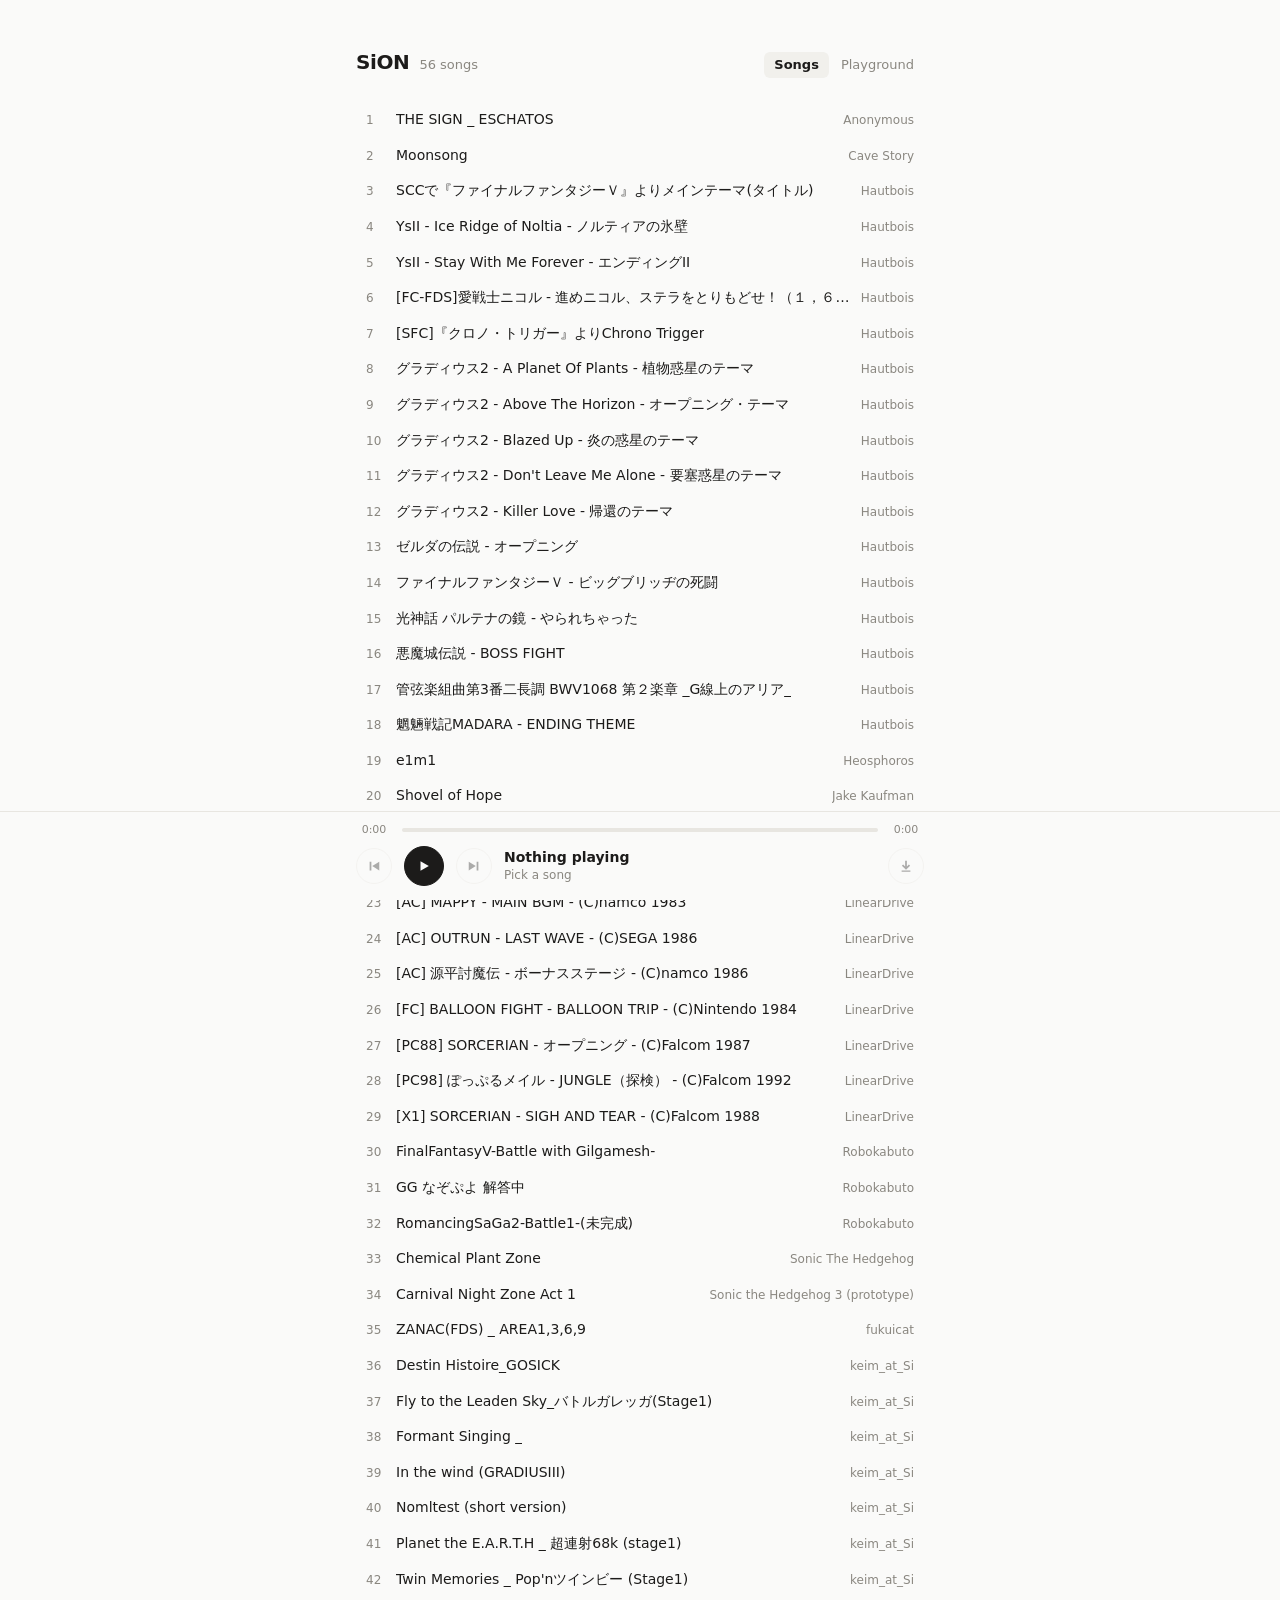
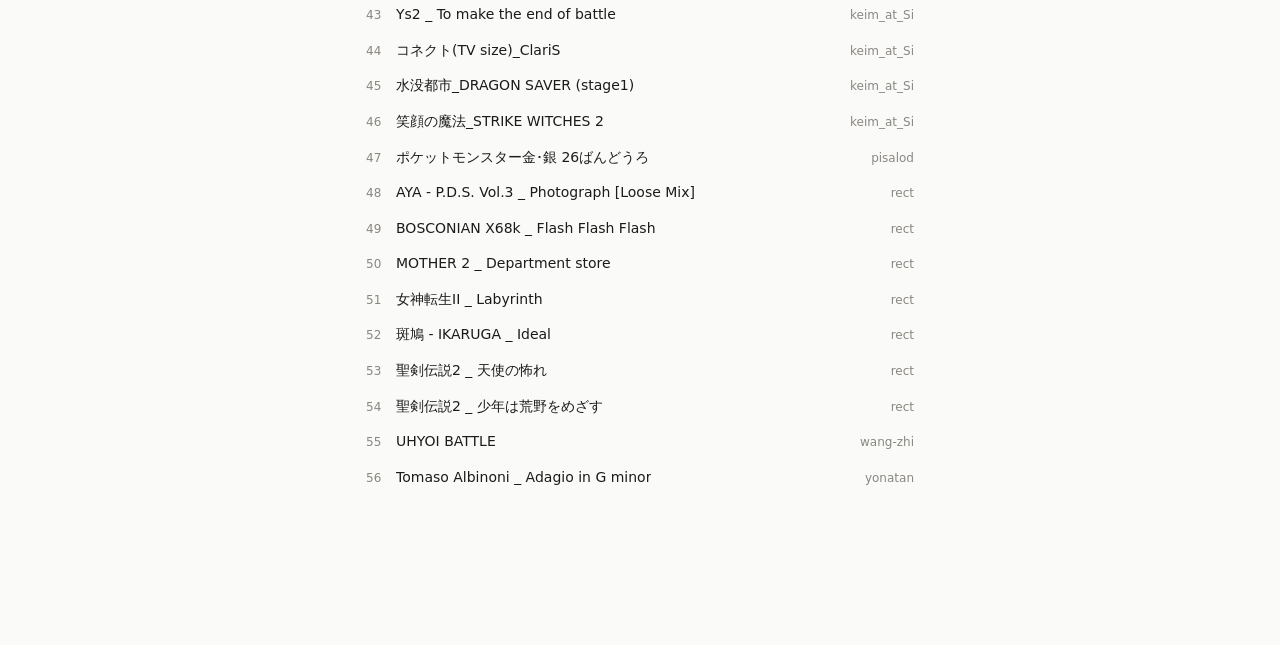
==== commit 73a010a0: "Improvements to web player" ====
--- a/sion-player/web-sion-player/index.html
+++ b/sion-player/web-sion-player/index.html
@@ -11,11 +11,11 @@
 <style>
   ol { list-style: none; margin: 0; padding: 0; }
   li {
-    display: grid; grid-template-columns: 28px 1fr; gap: 8px; align-items: baseline;
+    display: grid; grid-template-columns: 22px 1fr; gap: 8px; align-items: baseline;
     padding: 8px 10px; border-radius: 8px; cursor: pointer; user-select: none;
   }
   li:hover { background: var(--hover); }
-  li .n { color: var(--muted); font-size: 12px; font-variant-numeric: tabular-nums; text-align: right; }
+  li .n { color: var(--muted); font-size: 12px; font-variant-numeric: tabular-nums; }
   li .t { display: flex; gap: 8px; align-items: baseline; min-width: 0; white-space: nowrap; }
   li .t span { overflow: hidden; text-overflow: ellipsis; }
   li .t .a { flex: none; max-width: 40%; margin-left: auto; color: var(--muted); font-size: 12px; font-weight: 400; }
@@ -23,7 +23,7 @@
   li.on .t { color: var(--accent); font-weight: 550; }
   li.on .n { color: transparent; position: relative; }
   li.on .n::after {
-    content: ""; position: absolute; right: 2px; top: 50%; width: 10px; height: 10px; margin-top: -5px;
+    content: ""; position: absolute; left: 0; top: 50%; width: 10px; height: 10px; margin-top: -5px;
     background: linear-gradient(var(--accent) 0 0) 0 100% / 2px 100%,
                 linear-gradient(var(--accent) 0 0) 4px 100% / 2px 60%,
                 linear-gradient(var(--accent) 0 0) 8px 100% / 2px 80%;
--- a/sion-player/web-sion-player/style.css
+++ b/sion-player/web-sion-player/style.css
@@ -1,5 +1,6 @@
 /* Shared by the song list (index.html) and the playground. */
 :root {
+  --width: 600px; /* the page column; the player bar matches it */
   --bg: #fafaf9; --fg: #1c1b1a; --muted: #8a8780; --line: #e8e6e1; --hover: #f1f0ec;
   --accent: #2a8fc4; --accent-soft: #e3f1f8;
   color-scheme: light dark;
@@ -11,7 +12,7 @@
 * { box-sizing: border-box; }
 html, body { margin: 0; background: var(--bg); color: var(--fg); }
 body { font: 14px/1.4 ui-sans-serif, system-ui, -apple-system, "Segoe UI", sans-serif; }
-main { max-width: 600px; margin: 0 auto; padding: 48px 16px 150px; }
+main { max-width: var(--width); margin: 0 auto; padding: 48px 16px 150px; }
 
 header { display: flex; align-items: baseline; gap: 10px; margin-bottom: 24px; }
 h1 { font-size: 20px; font-weight: 650; letter-spacing: -0.02em; margin: 0; }
@@ -24,17 +25,18 @@
 header nav a[aria-current] { color: var(--fg); background: var(--hover); font-weight: 550; }
 
 footer {
+  --btn: 36px;
   position: fixed; left: 0; right: 0; bottom: 0; background: var(--bg); border-top: 1px solid var(--line);
 }
-footer div.bar { max-width: 600px; margin: 0 auto; padding: 10px 16px 14px; }
+footer div.bar { max-width: var(--width); margin: 0 auto; padding: 10px 16px 14px; }
 footer button[hidden] { display: none; }
 footer div.row { display: flex; align-items: center; gap: 12px; }
 footer div.seek { display: flex; align-items: center; gap: 10px; margin-bottom: 8px; }
 footer .now { flex: 1; min-width: 0; }
 footer .now .t { white-space: nowrap; overflow: hidden; text-overflow: ellipsis; font-weight: 550; }
 footer .now .a { color: var(--muted); font-size: 12px; white-space: nowrap; overflow: hidden; text-overflow: ellipsis; }
-footer time { color: var(--muted); font-size: 11px; font-variant-numeric: tabular-nums; min-width: 34px; }
-footer time#pos { text-align: right; }
+/* As wide as the buttons under them, and centred, so the length sits right above the download button. */
+footer time { color: var(--muted); font-size: 11px; font-variant-numeric: tabular-nums; min-width: var(--btn); text-align: center; }
 
 input[type=range] {
   --p: 0%; flex: 1; height: 16px; margin: 0; background: transparent; cursor: pointer; -webkit-appearance: none; appearance: none;
@@ -56,7 +58,7 @@
 input[type=range]:not(:disabled):is(:hover, :active, :focus-visible)::-moz-range-thumb { transform: scale(1); }
 input[type=range]:focus { outline: none; }
 footer button {
-  width: 36px; height: 36px; flex: none; display: grid; place-items: center; padding: 0; cursor: pointer;
+  width: var(--btn); height: var(--btn); flex: none; display: grid; place-items: center; padding: 0; cursor: pointer;
   color: var(--fg); background: transparent; border: 1px solid var(--line); border-radius: 50%;
 }
 footer button:hover:not(:disabled) { background: var(--hover); }
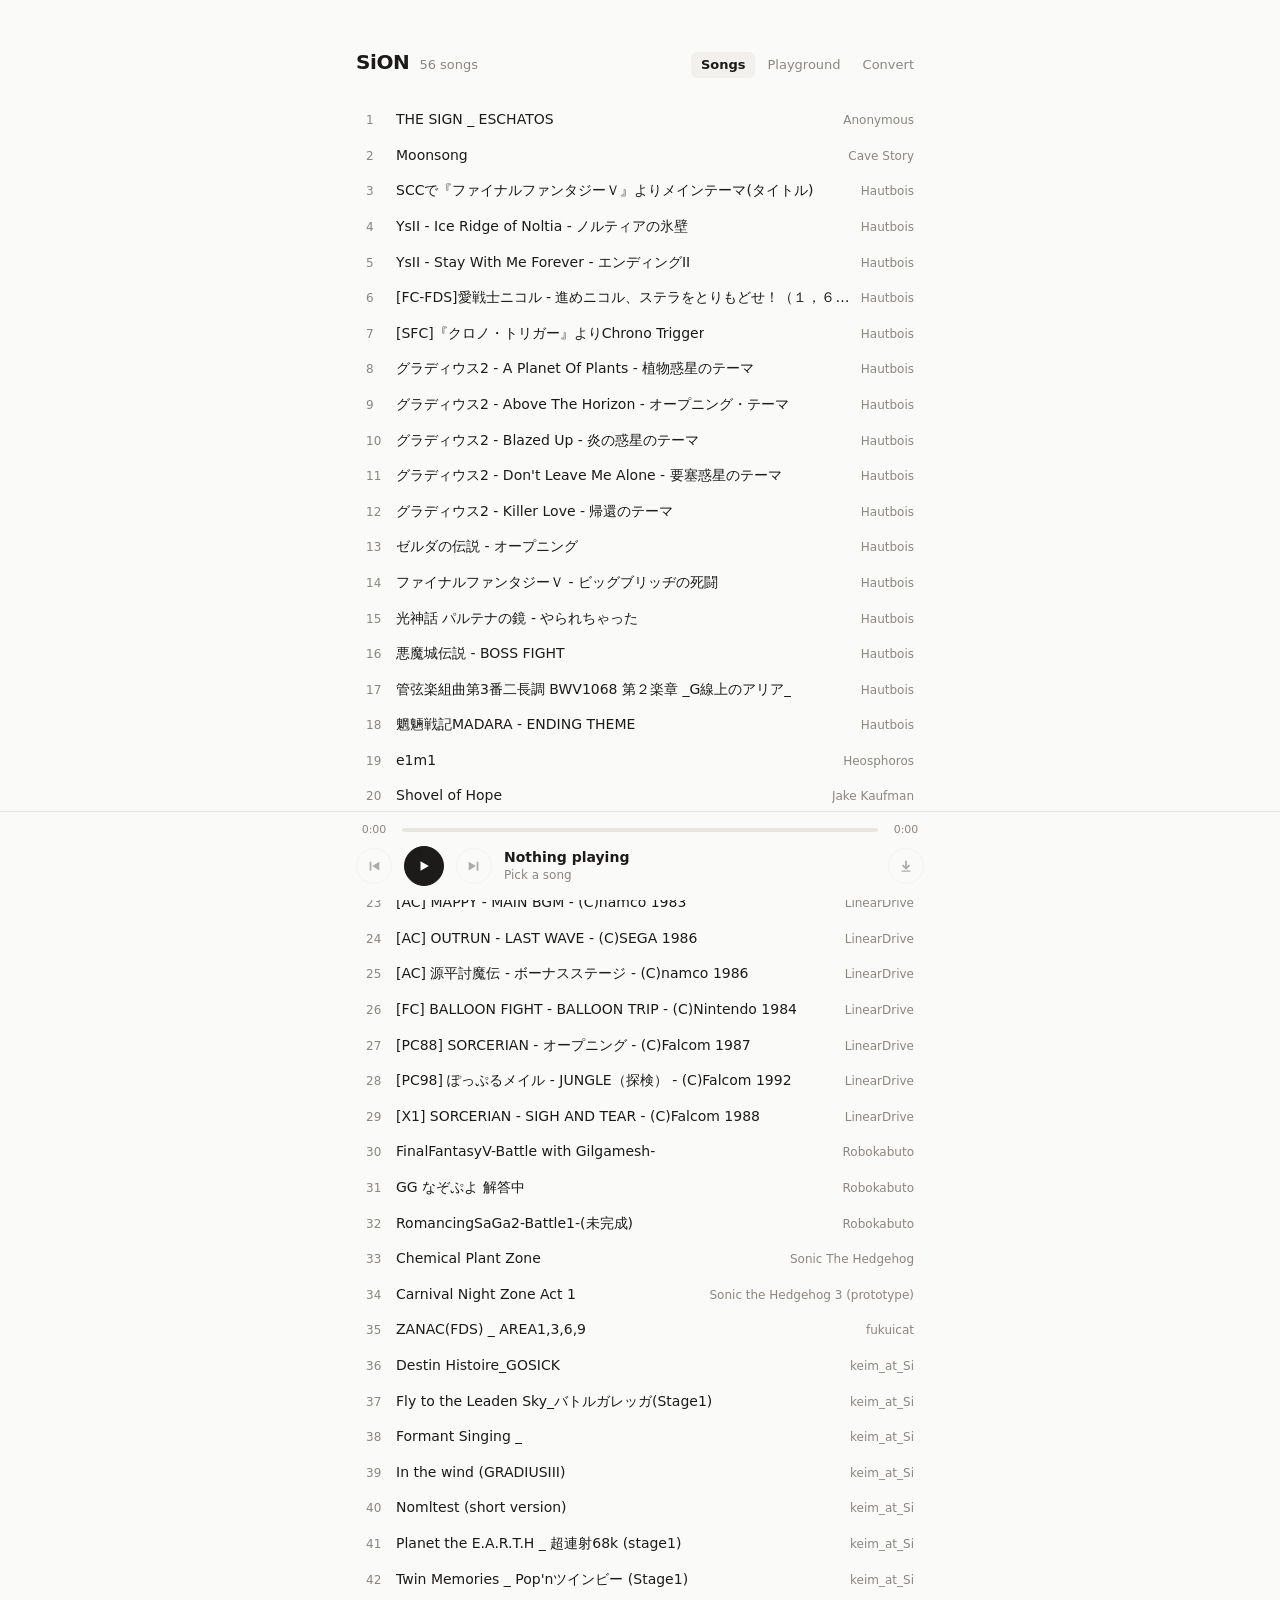
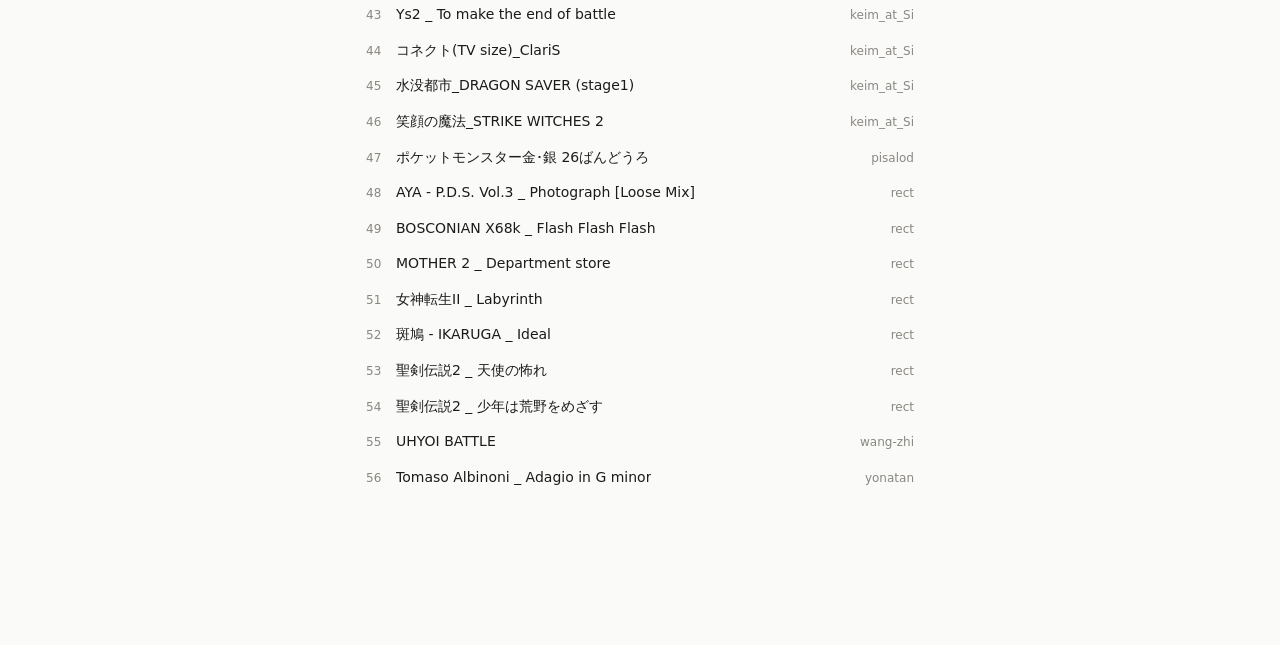
==== commit 8747d048: "Add web converter, merge ffi to main crate, reorganize project" ====
--- a/sion-player/web-sion-player/index.html
+++ b/sion-player/web-sion-player/index.html
@@ -1,7 +1,8 @@
 <!doctype html>
 <!-- SiON player for the browser. Serve this folder over HTTP (e.g. `python3 -m http.server`), then open it.
      Needs style.css, player.js, sion.js, sion.wasm, render.js, worklet.js, length.js, songs.json and songs/
-     next to it; playground.html is the MML editor. -->
+     next to it; playground.html is the MML editor, and convert.html the converter (convert.js, convert.wasm,
+     convert-worker.js). -->
 <html lang="en">
 <head>
 <meta charset="utf-8">
@@ -37,7 +38,7 @@
 <main>
   <header>
     <h1>SiON</h1><span id="count">MML player</span>
-    <nav><a href="./" aria-current="page">Songs</a><a href="playground.html">Playground</a></nav>
+    <nav><a href="./" aria-current="page">Songs</a><a href="playground.html">Playground</a><a href="convert.html">Convert</a></nav>
   </header>
   <ol id="list"></ol>
 </main>
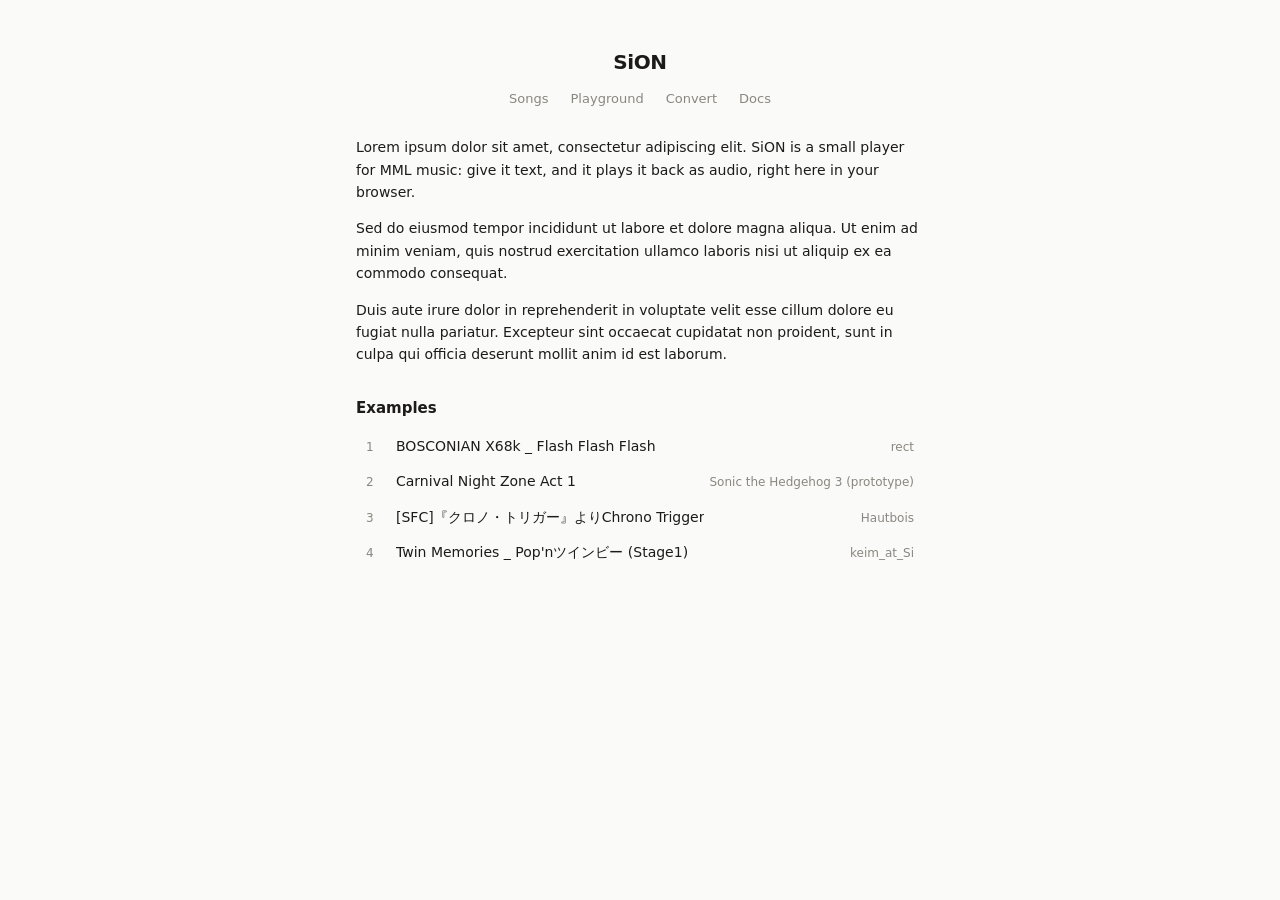
==== commit dd1a4e7b: "Add #WAVECOLOR, big improvements to web player (now a general website for the project)" ====
--- a/sion-player/web-sion-player/index.html
+++ b/sion-player/web-sion-player/index.html
@@ -1,62 +1,57 @@
 <!doctype html>
-<!-- SiON player for the browser. Serve this folder over HTTP (e.g. `python3 -m http.server`), then open it.
-     Needs style.css, player.js, sion.js, sion.wasm, render.js, worklet.js, length.js, songs.json and songs/
-     next to it; playground.html is the MML editor, and convert.html the converter (convert.js, convert.wasm,
-     convert-worker.js). -->
+<!-- The home page of the SiON player for the browser. Serve this folder over HTTP (e.g. `python3 -m http.server`),
+     then open it. Uses the same files as songs.html (style.css, player.js, the workers, sion.wasm, songs.json, songs/). -->
 <html lang="en">
 <head>
 <meta charset="utf-8">
 <meta name="viewport" content="width=device-width, initial-scale=1">
-<title>SiON Player</title>
+<title>SiON</title>
 <link rel="stylesheet" href="style.css">
 <style>
-  ol { list-style: none; margin: 0; padding: 0; }
-  li {
-    display: grid; grid-template-columns: 22px 1fr; gap: 8px; align-items: baseline;
-    padding: 8px 10px; border-radius: 8px; cursor: pointer; user-select: none;
-  }
-  li:hover { background: var(--hover); }
-  li .n { color: var(--muted); font-size: 12px; font-variant-numeric: tabular-nums; }
-  li .t { display: flex; gap: 8px; align-items: baseline; min-width: 0; white-space: nowrap; }
-  li .t span { overflow: hidden; text-overflow: ellipsis; }
-  li .t .a { flex: none; max-width: 40%; margin-left: auto; color: var(--muted); font-size: 12px; font-weight: 400; }
-  li.on { background: var(--accent-soft); }
-  li.on .t { color: var(--accent); font-weight: 550; }
-  li.on .n { color: transparent; position: relative; }
-  li.on .n::after {
-    content: ""; position: absolute; left: 0; top: 50%; width: 10px; height: 10px; margin-top: -5px;
-    background: linear-gradient(var(--accent) 0 0) 0 100% / 2px 100%,
-                linear-gradient(var(--accent) 0 0) 4px 100% / 2px 60%,
-                linear-gradient(var(--accent) 0 0) 8px 100% / 2px 80%;
-    background-repeat: no-repeat;
-  }
-  body.playing li.on .n::after { animation: eq 0.9s steps(3) infinite; }
-  @keyframes eq { 50% { background-size: 2px 40%, 2px 100%, 2px 30%; } }
+  article p { margin: 0 0 14px; line-height: 1.6; }
+  article h2 { font-size: 15px; font-weight: 650; margin: 32px 0 10px; }
+  /* The player bar only appears once a song is picked. */
+  body:not(.picked) footer { display: none; }
 </style>
 </head>
 <body>
 <main>
   <header>
-    <h1>SiON</h1><span id="count">MML player</span>
-    <nav><a href="./" aria-current="page">Songs</a><a href="playground.html">Playground</a><a href="convert.html">Convert</a></nav>
+    <h1><a href="./" aria-current="page">SiON</a></h1>
+    <nav><a href="songs.html">Songs</a><a href="playground.html">Playground</a><a href="convert.html">Convert</a><a href="docs.html">Docs</a></nav>
   </header>
-  <ol id="list"></ol>
+  <article>
+    <p>Lorem ipsum dolor sit amet, consectetur adipiscing elit. SiON is a small player for MML music: give it
+       text, and it plays it back as audio, right here in your browser.</p>
+    <p>Sed do eiusmod tempor incididunt ut labore et dolore magna aliqua. Ut enim ad minim veniam, quis nostrud
+       exercitation ullamco laboris nisi ut aliquip ex ea commodo consequat.</p>
+    <p>Duis aute irure dolor in reprehenderit in voluptate velit esse cillum dolore eu fugiat nulla pariatur.
+       Excepteur sint occaecat cupidatat non proident, sunt in culpa qui officia deserunt mollit anim id est laborum.</p>
+    <h2>Examples</h2>
+  </article>
+  <ol class="songs" id="list"></ol>
 </main>
 
 <script type="module">
 import { createPlayer } from "./player.js";
 
-// songs.json: [{file, volume}], written by the desktop player's build (build.rs), which measures each song
-// to find the volume that brings it to a common loudness.
-// (no-cache: revalidate with the server, so a song added or reconverted shows up without a hard refresh.)
-const files = await (await fetch("songs.json", { cache: "no-cache" })).json();
-const songs = files.map(({ file, volume = 1 }, i) => {
-  const name = file.replace(/\.(sion)?mml$/i, "");
+// The examples, by file name in songs/. Their volumes come from songs.json, as on the song list.
+const EXAMPLES = [
+  "rect - BOSCONIAN X68k _ Flash Flash Flash.mml",
+  "Sonic the Hedgehog 3 (prototype) - Carnival Night Zone Act 1.mml",
+  "Hautbois - [SFC]『クロノ・トリガー』よりChrono Trigger.mml",
+  "keim_at_Si - Twin Memories _ Pop'nツインビー (Stage1).mml",
+];
+const songs = EXAMPLES.map((file, i) => {
+  const name = file.replace(/\.(sion)?mml$/i, ""), volume = 1;
   const cut = name.indexOf(" - ");
   return cut < 0 ? { i, file, volume, title: name, artist: "" }
                  : { i, file, volume, artist: name.slice(0, cut), title: name.slice(cut + 3) };
 });
-document.getElementById("count").textContent = `${songs.length} songs`;
+// The volumes arrive in the background, so the list shows straight away; play() waits for them.
+const volumes = fetch("songs.json", { cache: "no-cache" }).then((r) => r.json()).then((list) => {
+  for (const { file, volume = 1 } of list) for (const s of songs) if (s.file === file) s.volume = volume;
+}).catch(() => {});
 
 // ---- Song list ----
 const rows = songs.map((s) => {
@@ -85,7 +80,9 @@
 
 function play(i) {
   const s = songs[i];
-  player.play(fetch("songs/" + encodeURIComponent(s.file), { cache: "no-cache" }).then((r) => r.text()), s);
+  document.body.classList.add("picked");
+  const mml = fetch("songs/" + encodeURIComponent(s.file), { cache: "no-cache" }).then((r) => r.text());
+  player.play(Promise.all([mml, volumes]).then(([text]) => text), s); // (the player reads s.volume once this resolves)
   rows[i].scrollIntoView({ block: "nearest" });
 }
 </script>
--- a/sion-player/web-sion-player/style.css
+++ b/sion-player/web-sion-player/style.css
@@ -1,4 +1,4 @@
-/* Shared by the song list (index.html) and the playground. */
+/* Shared by every page of the web player. */
 :root {
   --width: 600px; /* the page column; the player bar matches it */
   --bg: #fafaf9; --fg: #1c1b1a; --muted: #8a8780; --line: #e8e6e1; --hover: #f1f0ec;
@@ -14,15 +14,40 @@
 body { font: 14px/1.4 ui-sans-serif, system-ui, -apple-system, "Segoe UI", sans-serif; }
 main { max-width: var(--width); margin: 0 auto; padding: 48px 16px 150px; }
 
-header { display: flex; align-items: baseline; gap: 10px; margin-bottom: 24px; }
+/* The title, centred, with the page links centred under it. */
+header { display: flex; flex-direction: column; align-items: center; gap: 10px; margin-bottom: 24px; }
 h1 { font-size: 20px; font-weight: 650; letter-spacing: -0.02em; margin: 0; }
-header span { color: var(--muted); font-size: 13px; }
-header nav { margin-left: auto; display: flex; gap: 2px; }
+h1 a { color: inherit; text-decoration: none; }
+header nav { display: flex; flex-wrap: wrap; justify-content: center; gap: 2px; }
 header nav a {
   color: var(--muted); font-size: 13px; text-decoration: none; padding: 4px 10px; border-radius: 6px;
 }
 header nav a:hover { background: var(--hover); color: var(--fg); }
 header nav a[aria-current] { color: var(--fg); background: var(--hover); font-weight: 550; }
+
+/* Song lists (songs.html, and the examples on the home page). */
+ol.songs { list-style: none; margin: 0; padding: 0; }
+ol.songs li {
+  display: grid; grid-template-columns: 22px 1fr; gap: 8px; align-items: baseline;
+  padding: 8px 10px; border-radius: 8px; cursor: pointer; user-select: none;
+}
+ol.songs li:hover { background: var(--hover); }
+ol.songs li .n { color: var(--muted); font-size: 12px; font-variant-numeric: tabular-nums; }
+ol.songs li .t { display: flex; gap: 8px; align-items: baseline; min-width: 0; white-space: nowrap; }
+ol.songs li .t span { overflow: hidden; text-overflow: ellipsis; }
+ol.songs li .t .a { flex: none; max-width: 40%; margin-left: auto; color: var(--muted); font-size: 12px; font-weight: 400; }
+ol.songs li.on { background: var(--accent-soft); }
+ol.songs li.on .t { color: var(--accent); font-weight: 550; }
+ol.songs li.on .n { color: transparent; position: relative; }
+ol.songs li.on .n::after {
+  content: ""; position: absolute; left: 0; top: 50%; width: 10px; height: 10px; margin-top: -5px;
+  background: linear-gradient(var(--accent) 0 0) 0 100% / 2px 100%,
+              linear-gradient(var(--accent) 0 0) 4px 100% / 2px 60%,
+              linear-gradient(var(--accent) 0 0) 8px 100% / 2px 80%;
+  background-repeat: no-repeat;
+}
+body.playing ol.songs li.on .n::after { animation: eq 0.9s steps(3) infinite; }
+@keyframes eq { 50% { background-size: 2px 40%, 2px 100%, 2px 30%; } }
 
 footer {
   --btn: 36px;
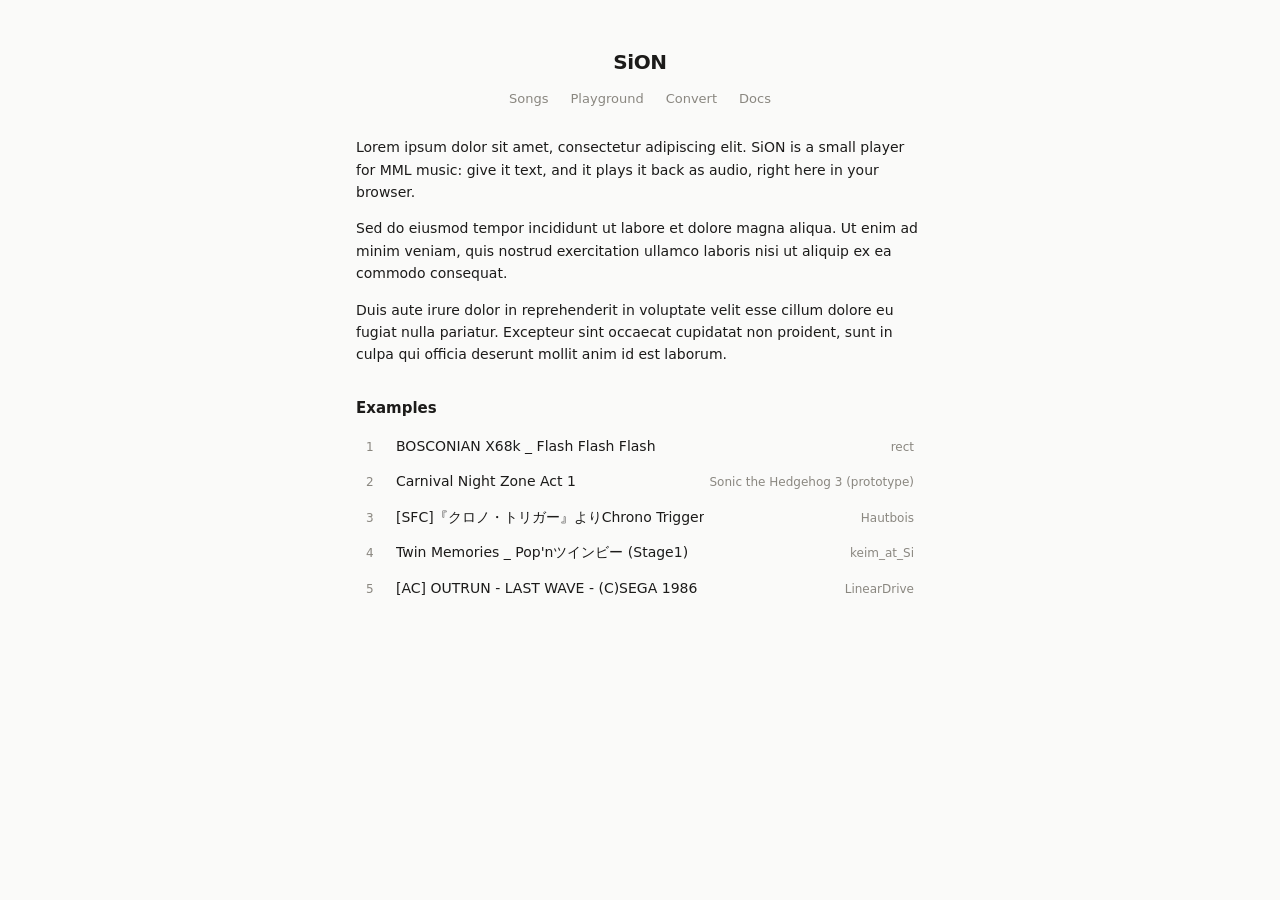
==== commit 61242af4: "Add 1ms declicker, deviate from SiON spec to integrate samples inside the MML file" ====
--- a/sion-player/web-sion-player/index.html
+++ b/sion-player/web-sion-player/index.html
@@ -41,6 +41,7 @@
   "Sonic the Hedgehog 3 (prototype) - Carnival Night Zone Act 1.mml",
   "Hautbois - [SFC]『クロノ・トリガー』よりChrono Trigger.mml",
   "keim_at_Si - Twin Memories _ Pop'nツインビー (Stage1).mml",
+  "LinearDrive - [AC] OUTRUN - LAST WAVE - (C)SEGA 1986.mml",
 ];
 const songs = EXAMPLES.map((file, i) => {
   const name = file.replace(/\.(sion)?mml$/i, ""), volume = 1;
